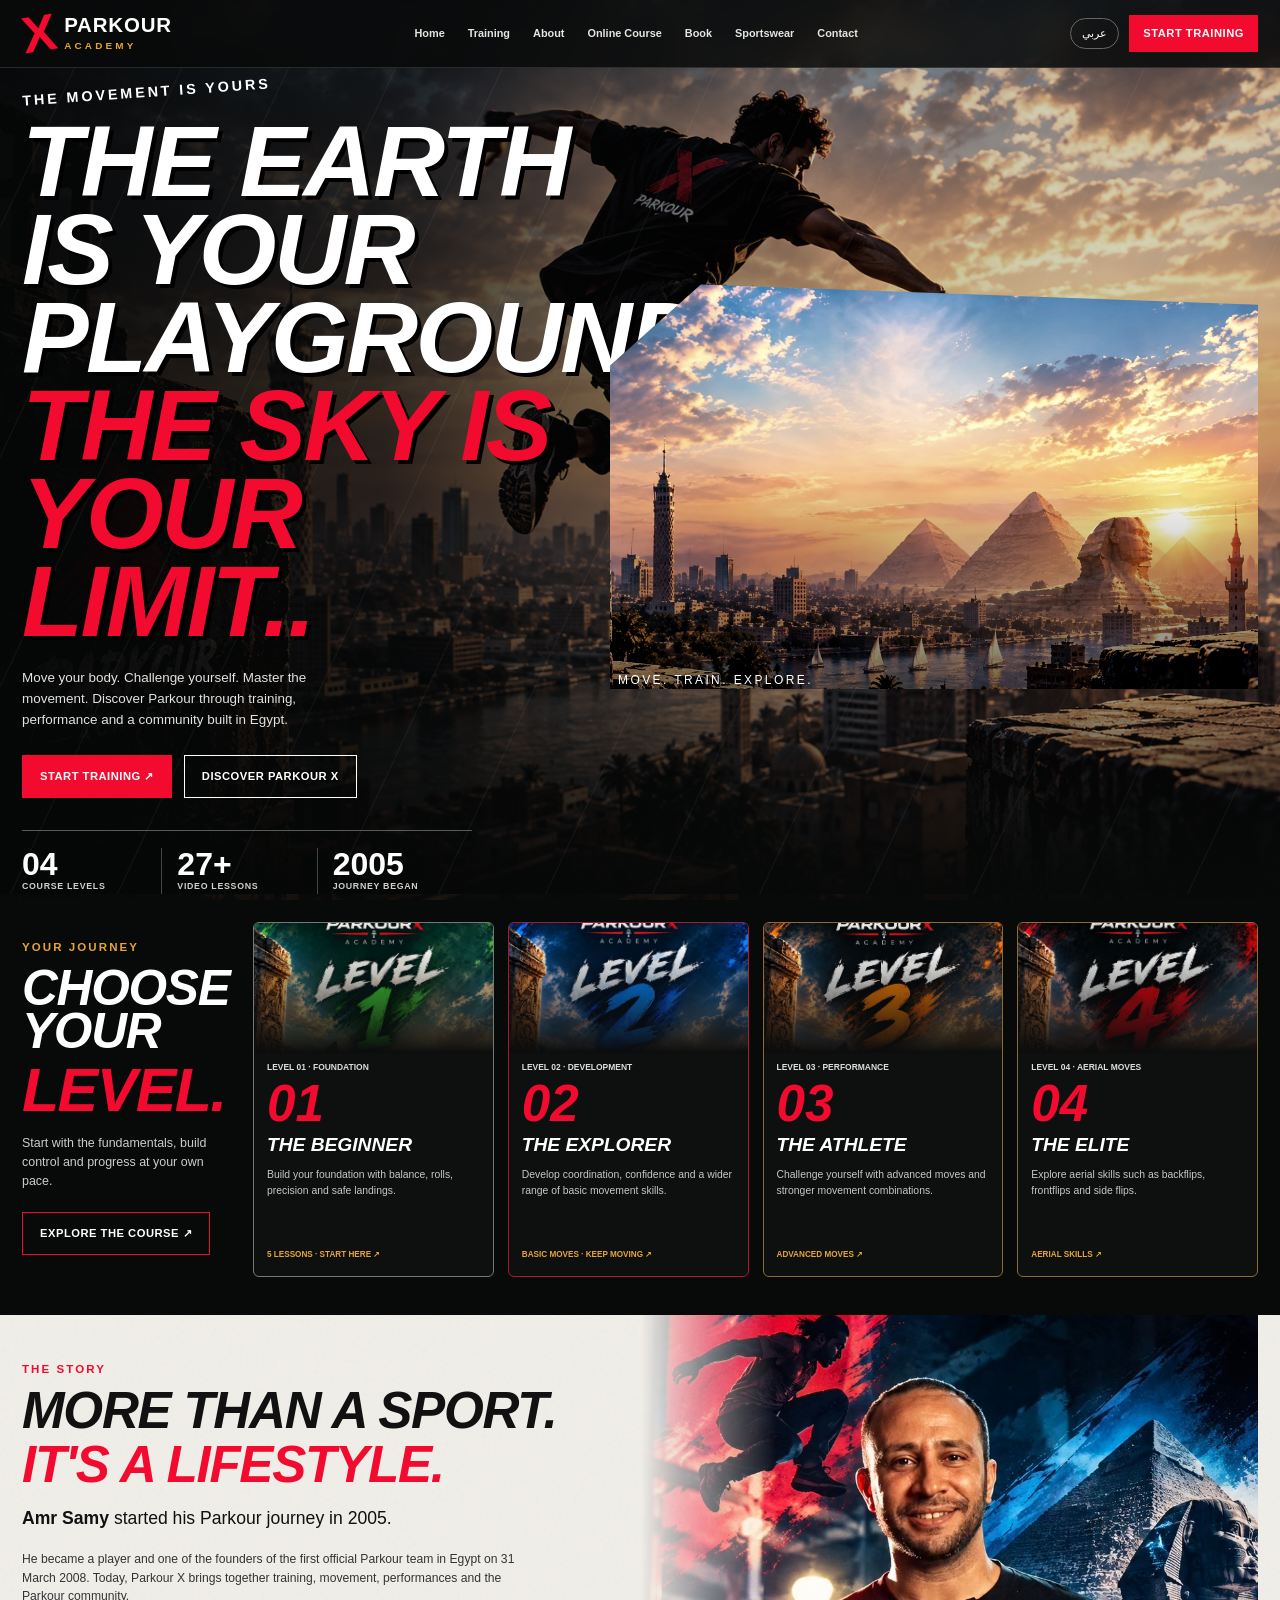
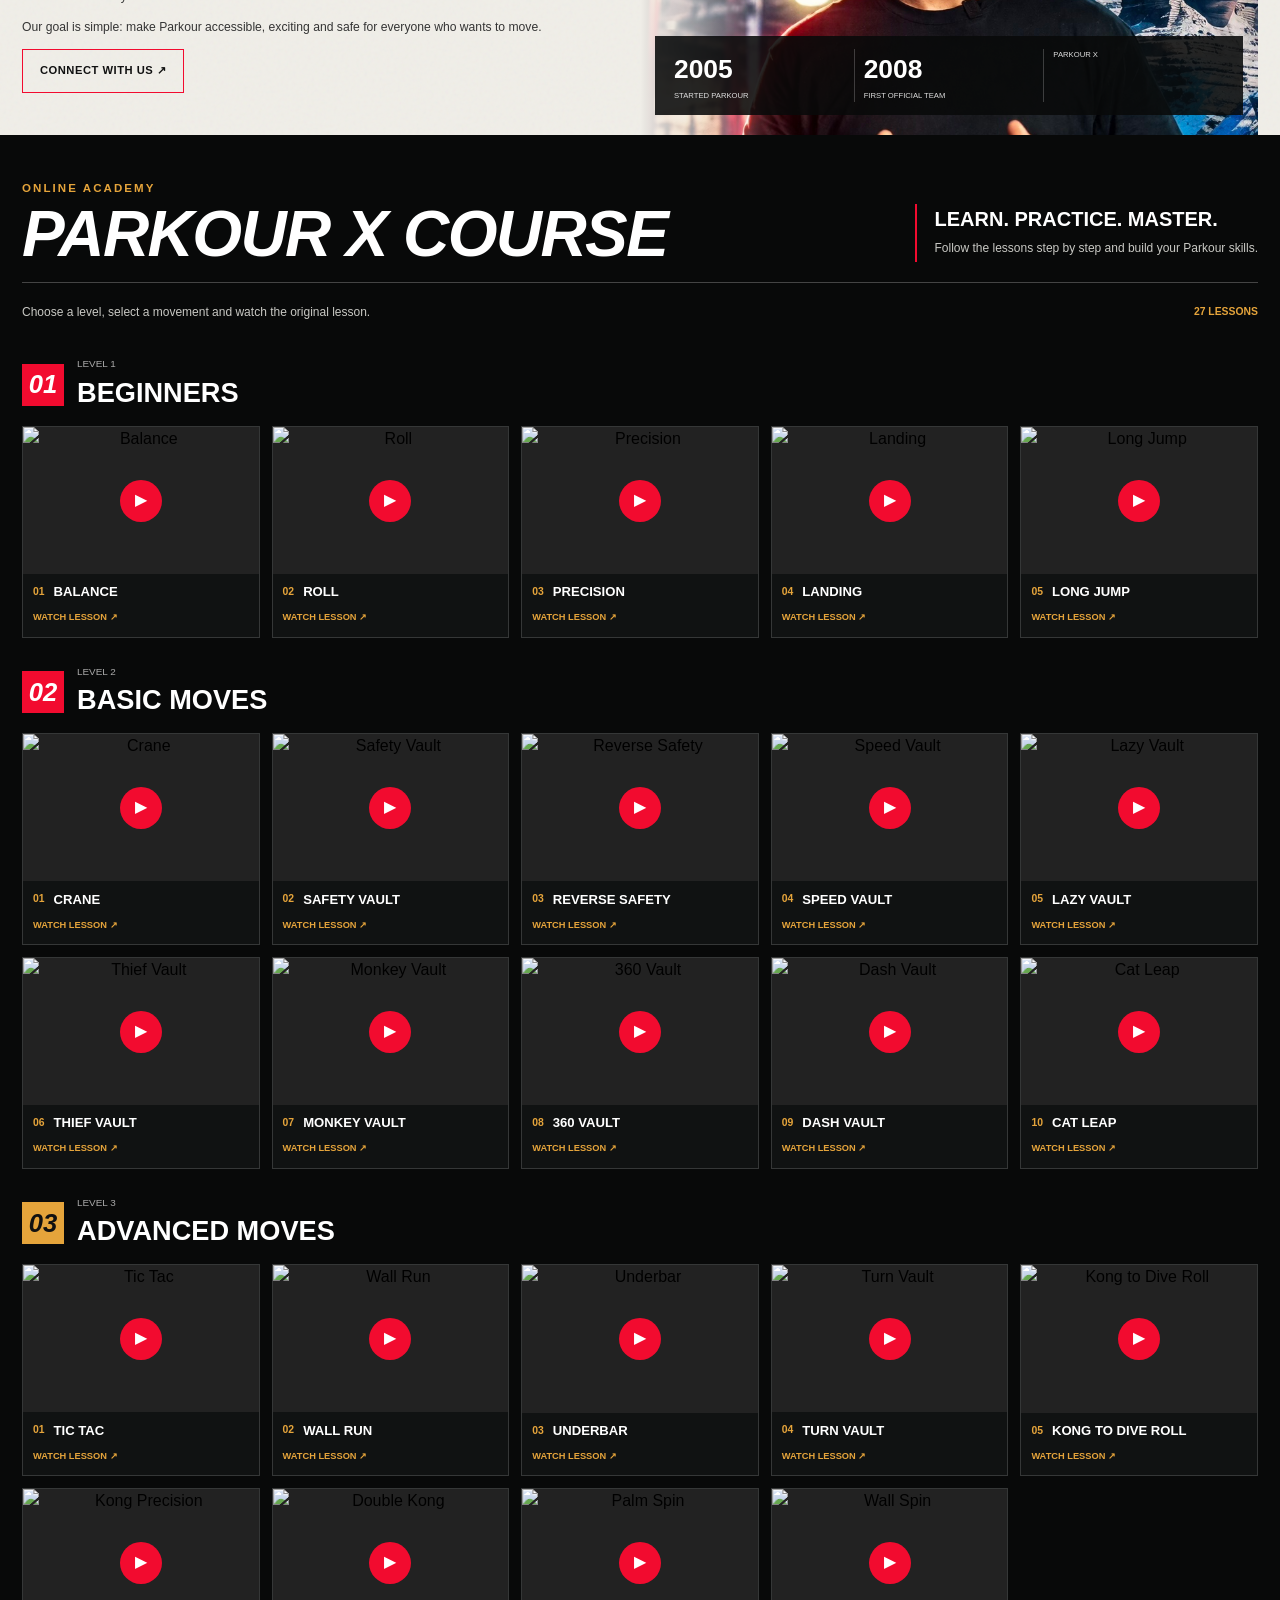
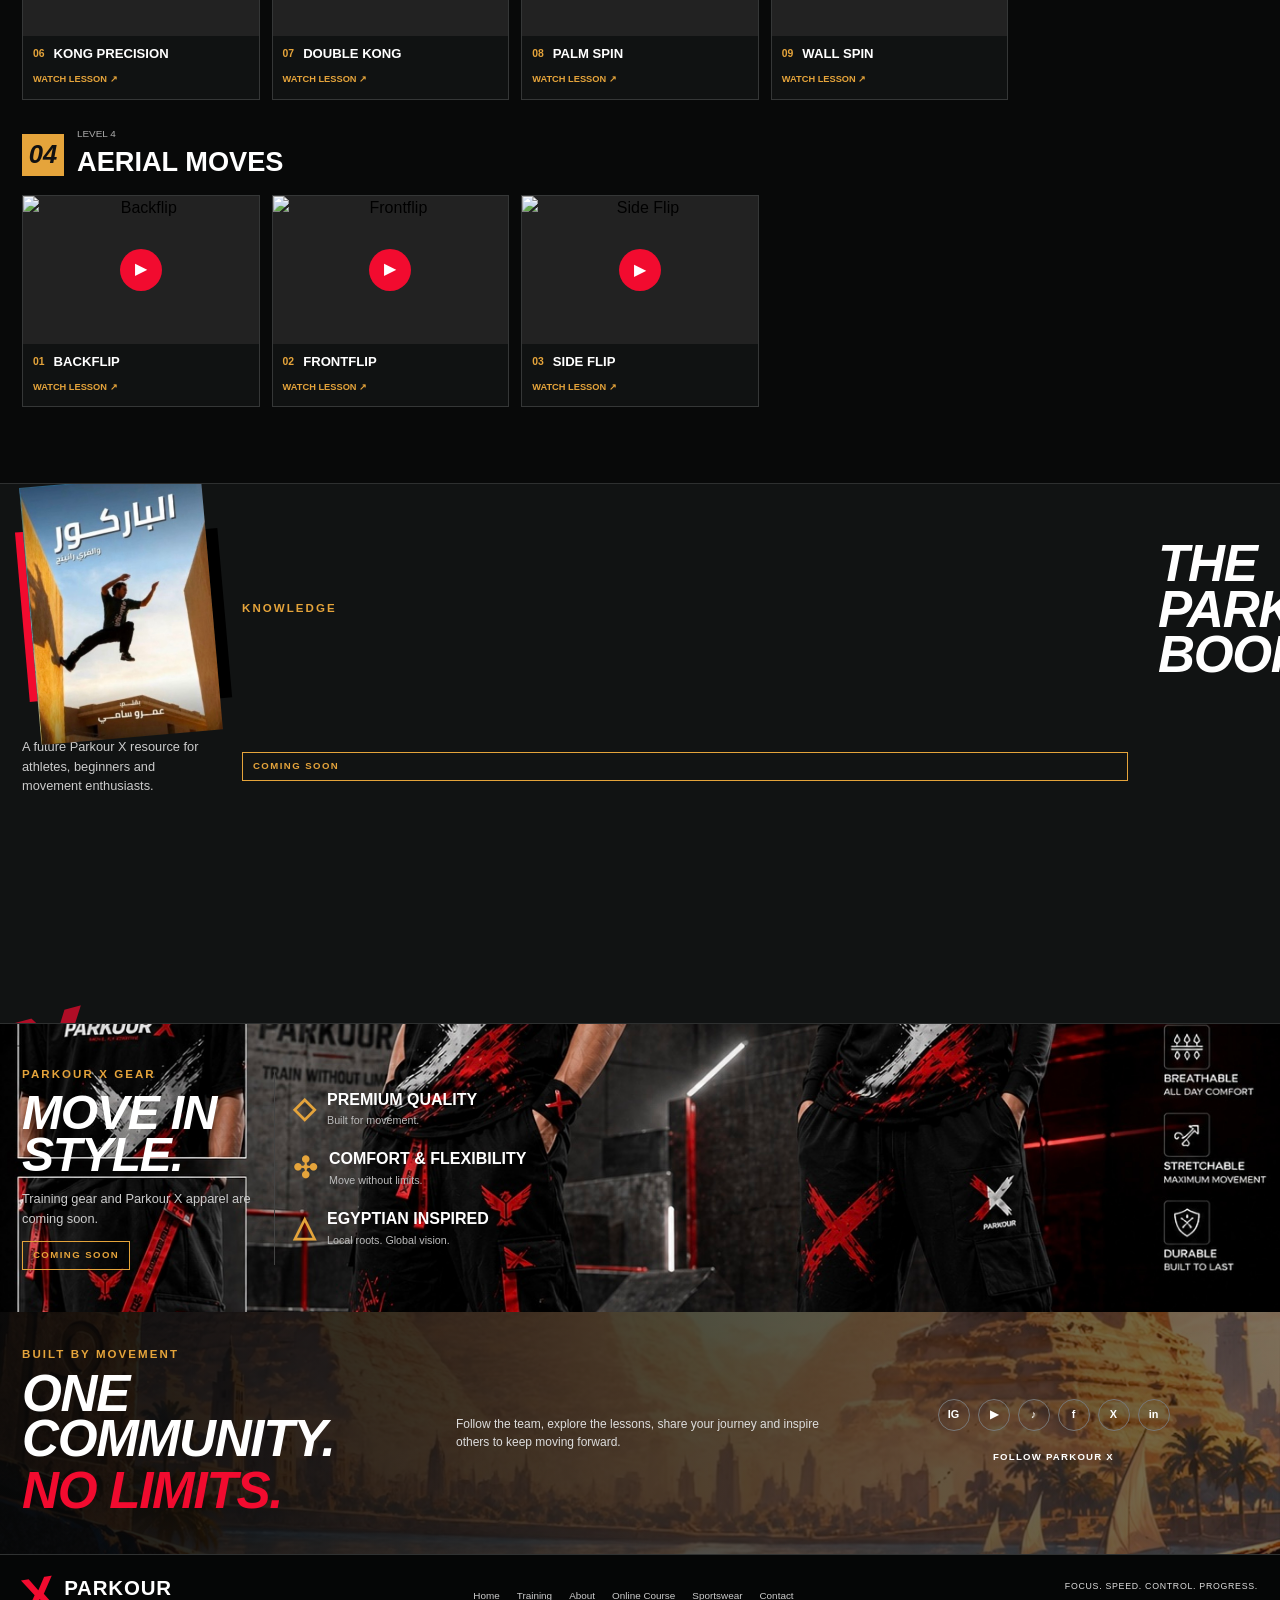
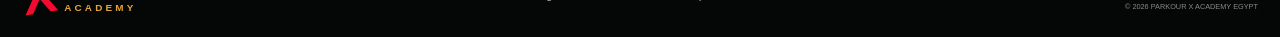
==== index.html @ cdd1dc4b "Update index.html" ====
<!doctype html>
<html lang="en" dir="ltr">
<head>
  <meta charset="utf-8">
  <meta name="viewport" content="width=device-width, initial-scale=1">
  <meta name="theme-color" content="#080909">
  <meta name="description" content="Parkour X Academy  — parkour training, free online lessons, sportswear and community.">
  <title>Parkour X Academy | Train Beyond Your Limits</title>

  <meta property="og:type" content="website">
<meta property="og:title" content="Parkour X Academy">
<meta property="og:description" content="Learn parkour step by step with free courses and tutorials.">
<meta property="og:url" content="https://parkourxacademy.github.io/parkourxacademy/">
<meta property="og:image" content="https://parkourxacademy.github.io/parkourxacademy/images/Logo.PNG">
<meta property="og:image:alt" content="Parkour X Academy">
<meta property="og:image:type" content="image/png">
<meta name="twitter:card" content="summary_large_image">

  <link rel="stylesheet" href="style.css">
</head>
<body>

<header class="site-header">
  <div class="header-inner wrap">
    <a class="brand" href="#home" aria-label="Parkour X Academy home">
      <span class="brand-x">X</span>
      <span class="brand-words">PARKOUR<small>ACADEMY</small></span>
    </a>

    <button class="menu-toggle" id="menuToggle" aria-label="Open navigation" aria-expanded="false">☰</button>

    <nav class="main-nav" id="mainNav">
      <a href="#home" data-en="Home" data-ar="الرئيسية">Home</a>
      <a href="#training" data-en="Training" data-ar="التدريب">Training</a>
      <a href="#about" data-en="About" data-ar="عن الأكاديمية">About</a>
      <a href="#course" data-en="Online Course" data-ar="الكورس أونلاين">Online Course</a>
      <a href="#book" data-en="Book" data-ar="الكتاب">Book</a>
      <a href="#sportswear" data-en="Sportswear" data-ar="الملابس الرياضية">Sportswear</a>
      <a href="#contact" data-en="Contact" data-ar="تواصل معنا">Contact</a>
    </nav>

    <div class="header-actions">
      <button class="language-toggle" id="languageToggle" type="button">عربي</button>
      <a class="btn btn-red header-cta" href="#course" data-en="Start Training" data-ar="ابدأ التدريب">Start Training</a>
    </div>
  </div>
</header>

<main>
  <!-- HERO -->
  <section class="hero" id="home">
    <div class="hero-image"></div>
    <div class="hero-shade"></div>
    <div class="hero-scratch"></div>

    <div class="wrap hero-layout">
      <div class="hero-copy">
        <div class="hero-eyebrow" data-en="THE MOVEMENT IS YOURS" data-ar="الحركة ملكك">
          PARKOUR X
        </div>

        <h1 class="display">
          <span data-en="THE EARTH IS YOUR PLAYGROUND" data-ar="الأرض ملعبك">THE EARTH IS YOUR PLAYGROUND</span>
          <strong data-en="THE SKY IS YOUR LIMIT.." data-ar="والسماء حدودك.">THE SKY IS YOUR LIMIT.</strong>
        </h1>

        <p
          data-en="Move your body. Challenge yourself. Master the movement. Discover Parkour through training, performance and a community built in Egypt."
          data-ar="حرّك جسمك، تحدَّ نفسك، وأتقن فن الحركة. اكتشف الباركور من خلال التدريب والعروض ومجتمع بدأ في مصر.">
          Move your body. Challenge yourself. Master the movement. Discover Parkour through training, performance and a community built in Egypt.
        </p>

        <div class="hero-actions">
          <a class="btn btn-red" href="#course" data-en="START TRAINING ↗" data-ar="ابدأ التدريب ↗">START TRAINING ↗</a>
          <a class="btn btn-outline" href="#about" data-en="DISCOVER PARKOUR X" data-ar="اكتشف PARKOUR X">DISCOVER PARKOUR X</a>
        </div>

        <div class="hero-stats">
          <div>
            <b>04</b>
            <span data-en="COURSE LEVELS" data-ar="مستويات الكورس">COURSE LEVELS</span>
          </div>
          <div>
            <b id="videoCount">27+</b>
            <span data-en="VIDEO LESSONS" data-ar="دروس فيديو">VIDEO LESSONS</span>
          </div>
          <div>
            <b>2005</b>
            <span data-en="JOURNEY BEGAN" data-ar="بداية الرحلة">JOURNEY BEGAN</span>
          </div>
        </div>
      </div>

      <div class="hero-art">
        <div class="athlete-photo"></div>
        <div class="hero-caption" data-en="MOVE. TRAIN. EXPLORE." data-ar="اتحرك. اتدرب. استكشف.">
          MOVE. TRAIN. EXPLORE.
        </div>
      </div>
    </div>
  </section>

  <!-- TRAINING LEVELS -->
  <section class="levels-section" id="training">
    <div class="wrap levels-layout">
      <div class="section-intro">
        <span class="eyebrow gold" data-en="YOUR JOURNEY" data-ar="رحلتك">YOUR JOURNEY</span>
        <h2 class="display" data-en="CHOOSE YOUR" data-ar="اختر">CHOOSE YOUR</h2>
        <h2 class="display red" data-en="LEVEL." data-ar="مستواك.">LEVEL.</h2>

        <p data-en="Start with the fundamentals, build control and progress at your own pace."
           data-ar="ابدأ بالأساسيات، وابنِ التحكم، وتقدم بالسرعة المناسبة لك.">
          Start with the fundamentals, build control and progress at your own pace.
        </p>

        <a class="btn btn-outline-red" href="#course" data-en="EXPLORE THE COURSE ↗" data-ar="استكشف الكورس ↗">
          EXPLORE THE COURSE ↗
        </a>
      </div>

      <div class="level-cards">
        <a class="level-card" href="#course">
          <div class="level-img img-one"></div>
          <div class="level-info">
            <span class="level-tag">LEVEL 01 · FOUNDATION</span>
            <b class="level-number">01</b>
            <h3 data-en="THE BEGINNER" data-ar="المبتدئ">THE BEGINNER</h3>
            <p data-en="Build your foundation with balance, rolls, precision and safe landings."
               data-ar="ابنِ أساسك بالتوازن والدحرجة والدقة والهبوط الآمن.">
              Build your foundation with balance, rolls, precision and safe landings.
            </p>
            <span class="card-link" data-en="5 LESSONS · START HERE ↗" data-ar="٥ دروس · ابدأ هنا ↗">5 LESSONS · START HERE ↗</span>
          </div>
        </a>

        <a class="level-card red-edge" href="#course">
          <div class="level-img img-two"></div>
          <div class="level-info">
            <span class="level-tag">LEVEL 02 · DEVELOPMENT</span>
            <b class="level-number">02</b>
            <h3 data-en="THE EXPLORER" data-ar="المستكشف">THE EXPLORER</h3>
            <p data-en="Develop coordination, confidence and a wider range of basic movement skills."
               data-ar="طوّر التناسق والثقة ومجموعة أوسع من مهارات الحركة الأساسية.">
              Develop coordination, confidence and a wider range of basic movement skills.
            </p>
            <span class="card-link" data-en="BASIC MOVES · KEEP MOVING ↗" data-ar="حركات أساسية · استمر ↗">BASIC MOVES · KEEP MOVING ↗</span>
          </div>
        </a>

        <a class="level-card gold-edge" href="#course">
          <div class="level-img img-three"></div>
          <div class="level-info">
            <span class="level-tag">LEVEL 03 · PERFORMANCE</span>
            <b class="level-number gold-text">03</b>
            <h3 data-en="THE ATHLETE" data-ar="الرياضي">THE ATHLETE</h3>
            <p data-en="Challenge yourself with advanced moves and stronger movement combinations."
               data-ar="اختبر نفسك بحركات متقدمة وتركيبات حركة أقوى.">
              Challenge yourself with advanced moves and stronger movement combinations.
            </p>
            <span class="card-link" data-en="ADVANCED MOVES ↗" data-ar="حركات متقدمة ↗">ADVANCED MOVES ↗</span>
          </div>
        </a>

        <a class="level-card gold-edge" href="#course">
          <div class="level-img img-four"></div>
          <div class="level-info">
            <span class="level-tag">LEVEL 04 · AERIAL MOVES</span>
            <b class="level-number gold-text">04</b>
            <h3 data-en="THE ELITE" data-ar="النخبة">THE ELITE</h3>
            <p data-en="Explore aerial skills such as backflips, frontflips and side flips."
               data-ar="استكشف المهارات الهوائية مثل الباك فليب والفرونت فليب والسيد فليب.">
              Explore aerial skills such as backflips, frontflips and side flips.
            </p>
            <span class="card-link" data-en="AERIAL SKILLS ↗" data-ar="مهارات هوائية ↗">AERIAL SKILLS ↗</span>
          </div>
        </a>
      </div>
    </div>
  </section>

  <!-- ABOUT -->
  <section class="story-paper" id="about">
    <div class="wrap story-layout">
      <div class="story-copy">
        <span class="eyebrow red-text" data-en="THE STORY" data-ar="القصة">THE STORY</span>
        <h2 class="display" data-en="MORE THAN A SPORT." data-ar="أكثر من مجرد رياضة.">MORE THAN A SPORT.</h2>
        <h2 class="display red-text" data-en="IT'S A LIFESTYLE." data-ar="إنها أسلوب حياة.">IT'S A LIFESTYLE.</h2>

        <p class="story-lead">
          <strong>Amr Samy</strong>
          <span data-en="started his Parkour journey in 2005." data-ar="بدأ رحلته مع رياضة الباركور سنة 2005.">
            started his Parkour journey in 2005.
          </span>
        </p>

        <p data-en="He became a player and one of the founders of the first official Parkour team in Egypt on 31 March 2008. Today, Parkour X brings together training, movement, performances and the Parkour community."
           data-ar="أصبح لاعبًا وأحد مؤسسي أول فريق باركور رسمي في مصر بتاريخ 31 مارس 2008. واليوم تجمع Parkour X بين التدريب والحركة والعروض ومجتمع الباركور.">
          He became a player and one of the founders of the first official Parkour team in Egypt on 31 March 2008. Today, Parkour X brings together training, movement, performances and the Parkour community.
        </p>

        <p data-en="Our goal is simple: make Parkour accessible, exciting and safe for everyone who wants to move."
           data-ar="هدفنا بسيط: جعل رياضة الباركور متاحة وممتعة وآمنة لكل شخص يريد الحركة والتطور.">
          Our goal is simple: make Parkour accessible, exciting and safe for everyone who wants to move.
        </p>

        <a class="btn btn-outline-red" href="#contact" data-en="CONNECT WITH US ↗" data-ar="تواصل معنا ↗">CONNECT WITH US ↗</a>
      </div>

      <div class="story-visual">
        <div class="story-photo"></div>
        <div class="story-stats">
          <div><b>2005</b><span data-en="STARTED PARKOUR" data-ar="بداية الباركور">STARTED PARKOUR</span></div>
          <div><b>2008</b><span data-en="FIRST OFFICIAL TEAM" data-ar="أول فريق رسمي">FIRST OFFICIAL TEAM</span></div>
          <div><b></b><span data-en="PARKOUR X" data-ar="PARKOUR X">PARKOUR X</span></div>
        </div>
      </div>
    </div>
  </section>

  <!-- ONLINE COURSE -->
  <section class="course-section" id="course">
    <div class="wrap">
      <div class="course-heading">
        <div>
          <span class="eyebrow gold" data-en="ONLINE ACADEMY" data-ar="الأكاديمية أونلاين">ONLINE ACADEMY</span>
          <h2 class="display" data-en="PARKOUR X COURSE" data-ar="كورس PARKOUR X">PARKOUR X COURSE</h2>
        </div>
        <div class="course-heading-note">
          <b data-en="LEARN. PRACTICE. MASTER." data-ar="اتعلم. اتدرب. أتقن.">LEARN. PRACTICE. MASTER.</b>
          <p data-en="Follow the lessons step by step and build your Parkour skills."
             data-ar="اتبع الدروس خطوة بخطوة وابنِ مهاراتك في الباركور.">
            Follow the lessons step by step and build your Parkour skills.
          </p>
        </div>
      </div>

      <div class="course-toolbar">
        <p data-en="Choose a level, select a movement and watch the original lesson."
           data-ar="اختر المستوى والحركة وشاهد الدرس الأصلي.">
          Choose a level, select a movement and watch the original lesson.
        </p>
        <span id="lessonTotal">27 lessons</span>
      </div>

      <div id="lessonsContainer" class="lessons-container">
        <p class="loading">Loading course lessons…</p>
      </div>
    </div>
  </section>

  <!-- BOOK -->
  <section class="coming-section" id="book">
    <div class="wrap coming-grid">
   <div class="book-graphic">
  <img src="./images/parkourx-design.jpg"
       alt="Parkour X Academy Book">
</div>

        <span class="eyebrow gold" data-en="KNOWLEDGE" data-ar="المعرفة">KNOWLEDGE</span>
        <h2 class="display" data-en="THE PARKOUR BOOK" data-ar="كتاب الباركور">THE PARKOUR BOOK</h2>
        <p data-en="A future Parkour X resource for athletes, beginners and movement enthusiasts."
           data-ar="مصدر تعليمي قادم من Parkour X للاعبين والمبتدئين وكل محبي الحركة.">
          A future Parkour X resource for athletes, beginners and movement enthusiasts.
        </p>
        <span class="coming-soon" data-en="COMING SOON" data-ar="قريبًا">COMING SOON</span>
      </div>

      <div class="coming-stamp">X</div>
    </div>
  </section>

  <!-- SPORTSWEAR -->
  <section class="sportswear-section" id="sportswear">
    <div class="wrap sportswear-layout">
      <div>
        <span class="eyebrow gold" data-en="PARKOUR X GEAR" data-ar="معدات PARKOUR X">PARKOUR X GEAR</span>
        <h2 class="display" data-en="MOVE IN STYLE." data-ar="تحرك بأناقة.">MOVE IN STYLE.</h2>
        <p data-en="Training gear and Parkour X apparel are coming soon."
           data-ar="ملابس ومعدات تدريب Parkour X قريبًا.">
          Training gear and Parkour X apparel are coming soon.
        </p>
        <span class="coming-soon" data-en="COMING SOON" data-ar="قريبًا">COMING SOON</span>
      </div>
    
      <div class="gear-benefits">
        <div>
          <b>◇</b>
          <span>
            <strong data-en="PREMIUM QUALITY" data-ar="جودة مميزة">PREMIUM QUALITY</strong>
            <small data-en="Built for movement." data-ar="مصممة للحركة.">Built for movement.</small>
          </span>
        </div>
        <div>
          <b>✣</b>
          <span>
            <strong data-en="COMFORT & FLEXIBILITY" data-ar="راحة ومرونة">COMFORT & FLEXIBILITY</strong>
            <small data-en="Move without limits." data-ar="تحرك بلا حدود.">Move without limits.</small>
          </span>
        </div>
        <div>
          <b>△</b>
          <span>
            <strong data-en="EGYPTIAN INSPIRED" data-ar="بروح مصرية">EGYPTIAN INSPIRED</strong>
            <small data-en="Local roots. Global vision." data-ar="جذور محلية ورؤية عالمية.">Local roots. Global vision.</small>
          </span>
        </div>
      </div>
    </div>
  </section>

  <!-- COMMUNITY & CONTACT -->
  <section class="community-section" id="contact">
    <div class="community-backdrop"></div>

    <div class="wrap community-layout">
      <div>
        <span class="eyebrow gold" data-en="BUILT BY MOVEMENT" data-ar="صنعنا الحركة">BUILT BY MOVEMENT</span>
        <h2 class="display" data-en="ONE COMMUNITY." data-ar="مجتمع واحد.">ONE COMMUNITY.</h2>
        <h2 class="display red" data-en="NO LIMITS." data-ar="بلا حدود.">NO LIMITS.</h2>
      </div>

      <p data-en="Follow the team, explore the lessons, share your journey and inspire others to keep moving forward."
         data-ar="تابع الفريق، واستكشف الدروس، وشارك رحلتك، وألهم الآخرين للاستمرار والتقدم.">
        Follow the team, explore the lessons, share your journey and inspire others to keep moving forward.
      </p>

      <div class="social-area">
        <div class="social-links">
          <a href="https://www.instagram.com/parkourxacademy/" target="_blank" rel="noopener">IG</a>
          <a href="https://www.youtube.com/@parkourxacademy" target="_blank" rel="noopener">▶</a>
          <a href="https://www.tiktok.com/@parkourxacademy" target="_blank" rel="noopener">♪</a>
          <a href="https://www.facebook.com/parkourxacademy" target="_blank" rel="noopener">f</a>
          <a href="https://x.com/parkourxacademy" target="_blank" rel="noopener">X</a>
          <a href="https://www.linkedin.com/company/parkourxacademy/" target="_blank" rel="noopener">in</a>
        </div>
        <span data-en="FOLLOW PARKOUR X" data-ar="تابع PARKOUR X">FOLLOW PARKOUR X</span>
      </div>
    </div>
  </section>
</main>

<!-- FOOTER -->
<footer class="site-footer">
  <div class="wrap footer-inner">
    <a class="brand" href="#home">
      <span class="brand-x">X</span>
      <span class="brand-words">PARKOUR<small>ACADEMY</small></span>
    </a>

    <nav>
      <a href="#home" data-en="Home" data-ar="الرئيسية">Home</a>
      <a href="#training" data-en="Training" data-ar="التدريب">Training</a>
      <a href="#about" data-en="About" data-ar="عن الأكاديمية">About</a>
      <a href="#course" data-en="Online Course" data-ar="الكورس">Online Course</a>
      <a href="#sportswear" data-en="Sportswear" data-ar="الملابس">Sportswear</a>
      <a href="#contact" data-en="Contact" data-ar="تواصل">Contact</a>
    </nav>

    <div class="footer-tagline">
      FOCUS. SPEED. CONTROL. PROGRESS.
      <small>© <span id="year"></span> PARKOUR X ACADEMY EGYPT</small>
    </div>
  </div>
</footer>

<!-- VIDEO POPUP -->
<div class="video-modal" id="videoModal" aria-hidden="true" role="dialog" aria-modal="true" aria-label="Training video">
  <div class="modal-panel">
    <button class="modal-close" id="videoClose" aria-label="Close video">×</button>
    <div class="modal-title" id="videoModalTitle">Parkour X lesson</div>

    <div class="video-frame">
      <iframe id="videoFrame" src="" title="Parkour X Training Video"
        allow="accelerometer; autoplay; clipboard-write; encrypted-media; gyroscope; picture-in-picture; web-share"
        allowfullscreen></iframe>
    </div>

    <a id="watchOnYoutube" class="youtube-link" href="#" target="_blank" rel="noopener">
      Open on YouTube ↗
    </a>
  </div>
</div>

<script src="script.js"></script>
</body>
</html>
---- style.css ----
* {
  box-sizing: border-box;
}

:root {
  --red: #f20b2f;
  --gold: #e5a43b;
  --ink: #080909;
  --panel: #111313;
  --paper: #f0eee8;
  --muted: #bdbdb7;
  --line: #3b3c3c;
  --max: 1440px;
}

html {
  scroll-behavior: smooth;
  scroll-padding-top: 80px;
}

body {
  margin: 0;
  background: var(--ink);
  color: #fff;
  font-family: Inter, Arial, sans-serif;
  line-height: 1.55;
}

a {
  color: inherit;
  text-decoration: none;
}

button {
  font: inherit;
  cursor: pointer;
}

.wrap {
  width: min(100% - 44px, var(--max));
  margin-inline: auto;
}

.display {
  font-family: "Barlow Condensed", Impact, sans-serif;
  font-weight: 900;
  font-style: italic;
  text-transform: uppercase;
  line-height: .88;
  letter-spacing: -.025em;
}

.red,
.red-text {
  color: var(--red);
}

.gold,
.gold-text {
  color: var(--gold);
}

.eyebrow {
  display: block;
  font-size: .72rem;
  font-weight: 800;
  letter-spacing: .18em;
  text-transform: uppercase;
}

.btn {
  display: inline-flex;
  align-items: center;
  justify-content: center;
  gap: 8px;
  padding: 12px 17px;
  border: 1px solid #fff;
  background: transparent;
  color: #fff;
  font-size: .7rem;
  font-weight: 800;
  letter-spacing: .045em;
  text-transform: uppercase;
  transition: .2s;
}

.btn:hover {
  background: #fff;
  color: #111;
}

.btn-red {
  background: var(--red);
  border-color: var(--red);
}

.btn-outline-red {
  border-color: var(--red);
  color: inherit;
}

/* HEADER */

.site-header {
  height: 68px;
  position: absolute;
  inset: 0 0 auto;
  z-index: 20;
  background: #090a0ad9;
  backdrop-filter: blur(12px);
  border-bottom: 1px solid #ffffff20;
}

.header-inner {
  height: 100%;
  display: flex;
  align-items: center;
  justify-content: space-between;
  gap: 20px;
}

.brand {
  display: flex;
  align-items: center;
  gap: 8px;
  min-width: 180px;
}

.brand-x {
  font-family: "Barlow Condensed", sans-serif;
  color: var(--red);
  font-size: 3.2rem;
  font-weight: 900;
  line-height: .7;
  transform: rotate(-9deg);
}

.brand-words {
  font-family: "Barlow Condensed", sans-serif;
  font-size: 1.28rem;
  font-weight: 900;
  line-height: .8;
  letter-spacing: .04em;
}

.brand-words small {
  display: block;
  color: var(--gold);
  font-size: .62rem;
  letter-spacing: .32em;
  margin-top: 8px;
}

.main-nav {
  display: flex;
  align-items: center;
  gap: clamp(10px, 1.8vw, 26px);
}

.main-nav a {
  font-size: .68rem;
  font-weight: 700;
  color: #e5e5e2;
  white-space: nowrap;
}

.main-nav a:hover {
  color: var(--red);
}

.header-actions {
  display: flex;
  align-items: center;
  gap: 10px;
}

.language-toggle {
  border: 1px solid #666;
  border-radius: 25px;
  background: transparent;
  color: white;
  padding: 6px 11px;
  font-size: .68rem;
}

.header-cta {
  padding: 9px 13px;
}

.menu-toggle {
  display: none;
  border: 1px solid #555;
  background: transparent;
  color: white;
  padding: 7px 10px;
}

/* HERO */

.hero {
  min-height: 640px;
  position: relative;
  overflow: hidden;
  display: flex;
  align-items: center;
  background: #151819;
}

.hero-image {
  position: absolute;
  inset: 0;
  background-image: url("images/hero-bg.png");
  background-position: center;
  background-size: cover;
  filter: saturate(.7);
}

.hero-shade {
  position: absolute;
  inset: 0;
  background:
    linear-gradient(
      90deg,
      #050606f5 0%,
      #050606c9 30%,
      #05060632 68%,
      #05060625
    ),
    linear-gradient(0deg, #080909 0%, transparent 30%);
}

.hero-scratch {
  position: absolute;
  inset: 0;
  opacity: .18;
  background: repeating-linear-gradient(
    115deg,
    transparent 0 95px,
    #fff3 96px 97px
  );
}

.hero-layout {
  position: relative;
  z-index: 1;
  display: grid;
  grid-template-columns: .9fr 1.1fr;
  gap: 28px;
  align-items: center;
  padding-top: 80px;
}

.hero-copy {
  max-width: 560px;
}

.hero-eyebrow {
  font-family: "Barlow Condensed", sans-serif;
  font-weight: 800;
  letter-spacing: .2em;
  font-size: .9rem;
  transform: rotate(-4deg);
  display: inline-block;
  margin-bottom: 15px;
}

.hero h1 {
  font-size: clamp(4rem, 7.8vw, 7.8rem);
  margin: 0 0 23px;
  text-shadow: 4px 4px 0 #000;
}

.hero h1 span,
.hero h1 strong {
  display: block;
}

.hero h1 strong {
  color: var(--red);
}

.hero-copy > p {
  max-width: 340px;
  font-size: .84rem;
  color: #e2e2de;
}

.hero-actions {
  display: flex;
  gap: 12px;
  flex-wrap: wrap;
  margin: 24px 0 32px;
}

.hero-stats {
  display: flex;
  border-top: 1px solid #ffffff55;
  padding-top: 17px;
  max-width: 450px;
}

.hero-stats > div {
  flex: 1;
  padding: 0 15px;
  border-right: 1px solid #ffffff40;
}

.hero-stats > div:first-child {
  padding-left: 0;
}

.hero-stats > div:last-child {
  border: 0;
}

.hero-stats b {
  display: block;
  font-family: "Barlow Condensed", sans-serif;
  font-size: 2rem;
  line-height: 1;
}

.hero-stats span {
  display: block;
  color: #d0d0cc;
  font-size: .55rem;
  letter-spacing: .08em;
  font-weight: 700;
}

.hero-art {
  position: relative;
  min-height: 405px;
}

.athlete-photo {
  position: absolute;
  inset: 0;
  background:
    linear-gradient(0deg, #0008, transparent 55%),
    url("images/hero-athlete.jpg") center / cover no-repeat;
  clip-path: polygon(
    14% 0,
    100% 5%,
    100% 100%,
    0 100%,
    0 20%
  );
  filter: contrast(1.1) saturate(.75);
}

.egypt-badge {
  position: absolute;
  right: 0;
  bottom: 25px;
  border: 2px solid var(--gold);
  padding: 13px 14px;
  color: var(--gold);
  background: #080909c9;
  transform: rotate(-7deg);
  font-family: "Barlow Condensed", sans-serif;
  font-size: 1.22rem;
  line-height: 1.03;
  text-align: center;
}

.egypt-badge span,
.egypt-badge i {
  display: block;
  font-style: normal;
  font-size: 1.7rem;
}

.egypt-badge i {
  color: var(--red);
  font-size: 2rem;
  font-weight: 900;
}

.hero-caption {
  position: absolute;
  bottom: 0;
  left: 8px;
  font-family: "Barlow Condensed", sans-serif;
  font-size: .75rem;
  letter-spacing: .2em;
}

/* TRAINING LEVELS */

.levels-section {
  padding: 28px 0 38px;
  background:
    linear-gradient(#080909e8, #080909ed),
    url("images/hero-bg.png") center / cover fixed;
}

.levels-layout {
  display: grid;
  grid-template-columns: 205px 1fr;
  gap: 26px;
  align-items: stretch;
}

.section-intro {
  padding: 17px 0;
}

.section-intro h2 {
  font-size: 3.1rem;
  margin: 10px 0 0;
}

.section-intro h2.red {
  font-size: 3.8rem;
}

.section-intro p {
  font-size: .78rem;
  color: #ccc;
  margin: 16px 0 20px;
}

.level-cards {
  display: grid;
  grid-template-columns: repeat(4, minmax(0, 1fr));
  gap: 14px;
}

.level-card {
  border: 1px solid #777;
  border-radius: 6px;
  overflow: hidden;
  background: #0e1010;
  transition: transform .2s, border-color .2s;
}

.level-card:hover {
  transform: translateY(-4px);
  border-color: var(--red);
}

.level-card.red-edge {
  border-color: #a91a31;
}

.level-card.gold-edge {
  border-color: #8d6b38;
}

.level-img {
  height: 130px;
  background-size: cover;
  background-position: center;
  position: relative;
}

.level-img:after {
  content: "";
  position: absolute;
  inset: 0;
  background: linear-gradient(0deg, #0b0c0c, transparent 80%);
}

.img-one {
  background-image: url("images/level-01.jpg");
}

.img-two {
  background-image: url("images/level-02.jpg");
}

.img-three {
  background-image: url("images/level-03.jpg");
}

.img-four {
  background-image: url("images/level-04.jpg");
}

.level-info {
  padding: 0 13px 14px;
}

.level-tag {
  font-size: .53rem;
  color: #ddd;
  font-weight: 700;
}

.level-number {
  display: block;
  font-family: "Barlow Condensed", sans-serif;
  color: var(--red);
  font-size: 3.2rem;
  font-style: italic;
  font-weight: 900;
  line-height: 1.03;
}

.level-info h3 {
  font-family: "Barlow Condensed", sans-serif;
  font-style: italic;
  font-size: 1.2rem;
  margin: 0 0 7px;
}

.level-info p {
  font-size: .65rem;
  color: #c7c7c3;
  min-height: 68px;
  margin: 0 0 14px;
}

.card-link {
  display: block;
  font-size: .51rem;
  font-weight: 800;
  color: var(--gold);
}

/* ABOUT */

.story-paper {
  position: relative;
  background: var(--paper);
  color: #111;
  overflow: hidden;
}

.story-paper:after {
  content: "";
  position: absolute;
  inset: 0;
  pointer-events: none;
  opacity: .12;
  background-image: url("data:image/svg+xml,%3Csvg viewBox='0 0 160 160' xmlns='http://www.w3.org/2000/svg'%3E%3Cfilter id='n'%3E%3CfeTurbulence type='fractalNoise' baseFrequency='.7' numOctaves='3' stitchTiles='stitch'/%3E%3C/filter%3E%3Crect width='100%25' height='100%25' filter='url(%23n)' opacity='.4'/%3E%3C/svg%3E");
}

.story-layout {
  position: relative;
  z-index: 1;
  display: grid;
  grid-template-columns: 1fr 1fr;
  min-height: 360px;
}

.story-copy {
  padding: 46px 35px 42px 0;
}

.story-copy h2 {
  font-size: clamp(2.5rem, 4vw, 4rem);
  margin: 9px 0;
}

.story-copy p {
  font-size: .76rem;
  max-width: 520px;
  color: #343434;
}

.story-copy .story-lead {
  font-size: 1.1rem;
  color: #111;
  margin-top: 18px;
}

.story-visual {
  position: relative;
  min-height: 350px;
  display: flex;
  align-items: stretch;
}

.story-photo {
  flex: 1;
  background:
    linear-gradient(90deg, var(--paper), transparent 22%),
    url("images/about-bg.jpg") center / cover;
}

.story-stats {
  position: absolute;
  bottom: 20px;
  left: 15px;
  right: 15px;
  display: flex;
  background: #090a0adf;
  color: white;
  padding: 13px 10px;
}

.story-stats div {
  flex: 1;
  padding: 0 9px;
  border-right: 1px solid #ffffff35;
}

.story-stats div:last-child {
  border: 0;
}

.story-stats b {
  font-family: "Barlow Condensed", sans-serif;
  font-size: 1.65rem;
  display: block;
}

.story-stats span {
  font-size: .48rem;
  color: #ddd;
  display: block;
}

.paint-x {
  position: absolute;
  right: 5px;
  top: 15px;
  color: var(--red);
  font-size: 6rem;
  font-weight: 900;
  font-family: "Barlow Condensed", sans-serif;
  transform: rotate(-13deg);
  opacity: .8;
}

/* COURSE */

.course-section {
  padding: 45px 0 50px;
  background: #0b0c0c url("images/hero-bg.png") center / cover fixed;
}

.course-heading {
  display: flex;
  align-items: end;
  justify-content: space-between;
  gap: 25px;
  border-bottom: 1px solid #444;
  padding-bottom: 20px;
}

.course-heading h2 {
  font-size: clamp(2.8rem, 5vw, 4.7rem);
  margin: 8px 0 0;
}

.course-heading-note {
  max-width: 350px;
  border-left: 2px solid var(--red);
  padding-left: 18px;
}

.course-heading-note b {
  font-family: "Barlow Condensed", sans-serif;
  font-size: 1.25rem;
}

.course-heading-note p,
.course-toolbar p {
  font-size: .75rem;
  color: #c9c9c4;
  margin: 4px 0;
}

.course-toolbar {
  display: flex;
  justify-content: space-between;
  align-items: center;
  gap: 15px;
  padding: 16px 0;
}

.course-toolbar span {
  font-size: .65rem;
  color: var(--gold);
  font-weight: 800;
  text-transform: uppercase;
}

.course-level {
  margin: 15px 0 26px;
}

.level-heading {
  display: flex;
  align-items: center;
  gap: 13px;
  margin-bottom: 12px;
}

.level-chip {
  display: grid;
  place-items: center;
  width: 42px;
  height: 42px;
  background: var(--red);
  font-family: "Barlow Condensed", sans-serif;
  font-size: 1.6rem;
  font-weight: 900;
  font-style: italic;
}

.course-level:nth-child(3) .level-chip,
.course-level:nth-child(4) .level-chip {
  background: var(--gold);
  color: #111;
}

.level-heading h3 {
  font-family: "Barlow Condensed", sans-serif;
  font-size: 1.7rem;
  text-transform: uppercase;
  margin: 0;
}

.level-heading span {
  font-size: .62rem;
  color: #aaa;
  display: block;
}

.lessons-grid {
  display: grid;
  grid-template-columns: repeat(5, minmax(0, 1fr));
  gap: 12px;
}

.lesson-card {
  background: #101212;
  border: 1px solid #353737;
  min-width: 0;
}

.lesson-thumb {
  width: 100%;
  border: 0;
  display: block;
  position: relative;
  aspect-ratio: 16 / 10;
  background: #222;
  overflow: hidden;
  padding: 0;
}

.lesson-thumb img {
  width: 100%;
  height: 100%;
  object-fit: cover;
  display: block;
  filter: saturate(.75);
  transition: transform .25s;
}

.lesson-thumb:hover img {
  transform: scale(1.06);
}

.play-icon {
  position: absolute;
  left: 50%;
  top: 50%;
  transform: translate(-50%, -50%);
  width: 42px;
  height: 42px;
  display: grid;
  place-items: center;
  border-radius: 50%;
  background: var(--red);
  color: #fff;
}

.lesson-name {
  display: flex;
  gap: 9px;
  align-items: center;
  padding: 10px;
}

.lesson-name span {
  color: var(--gold);
  font-size: .65rem;
  font-weight: 800;
}

.lesson-name strong {
  font-family: "Barlow Condensed", sans-serif;
  font-size: .82rem;
  text-transform: uppercase;
  line-height: 1.2;
}

.lesson-watch {
  display: block;
  padding: 0 10px 12px;
  color: var(--gold);
  font-size: .58rem;
  font-weight: 800;
}

.loading {
  color: #ccc;
}

/* BOOK */

.coming-section {
  padding: 40px 0;
  background: #111313;
  border-top: 1px solid #2e3030;
  border-bottom: 1px solid #2e3030;
  position: relative;
  overflow: hidden;
}

.coming-grid {
  display: grid;
  grid-template-columns: 190px 1fr 100px;
  align-items: center;
  gap: 30px;
}

.book-graphic {
  height: 170px;
  background: linear-gradient(135deg, #242525, #060707);
  border-left: 8px solid var(--red);
  box-shadow: 12px 13px 0 #000;
  transform: rotate(-5deg);
  display: flex;
  flex-direction: column;
  justify-content: center;
  align-items: center;
  color: var(--red);
  font-family: "Barlow Condensed", sans-serif;
  font-size: 5rem;
  font-weight: 900;
}

.book-graphic small {
  font-size: .7rem;
  letter-spacing: .15em;
  text-align: center;
  color: white;
}

.coming-grid h2,
.sportswear-layout h2 {
  font-size: clamp(2.5rem, 4vw, 4rem);
  margin: 8px 0;
}

.coming-grid p,
.sportswear-layout p {
  color: #ccc;
  font-size: .8rem;
  max-width: 500px;
}

.coming-soon {
  display: inline-block;
  border: 1px solid var(--gold);
  padding: 6px 10px;
  color: var(--gold);
  font-size: .6rem;
  font-weight: 800;
  letter-spacing: .15em;
}

.coming-stamp {
  font-family: "Barlow Condensed", sans-serif;
  color: var(--red);
  font-size: 7rem;
  font-weight: 900;
  transform: rotate(-15deg);
  opacity: .7;
}

/* SPORTSWEAR */

.sportswear-section {
  padding: 42px 0;
  background: #070808 url("images/sportswear-bg.jpg") center / cover no-repeat;
  overflow: hidden;
}

.sportswear-layout {
  display: grid;
  grid-template-columns: 230px 1fr 235px;
  gap: 22px;
  align-items: center;
}

.sportswear-layout h2 {
  font-size: 3rem;
}

.gear-display {
  min-height: 210px;
  display: flex;
  align-items: end;
  justify-content: center;
  gap: 10px;
  position: relative;
}

.gear-item {
  position: relative;
  display: flex;
  align-items: center;
  justify-content: center;
  flex-direction: column;
  width: 24%;
  height: 170px;
  clip-path: polygon(
    28% 0, 42% 5%, 58% 5%, 72% 0,
    92% 16%, 100% 42%, 82% 52%,
    77% 32%, 77% 100%, 23% 100%,
    23% 32%, 18% 52%, 0 42%, 8% 16%
  );
  background: linear-gradient(125deg, #343535, #080909);
  filter: drop-shadow(0 15px 9px #000);
}

.gear-item span {
  color: var(--red);
  font-family: "Barlow Condensed", sans-serif;
  font-weight: 900;
  font-size: 2.5rem;
}

.gear-item small {
  font-size: .42rem;
  font-weight: 900;
  letter-spacing: .1em;
}

.gear-item.tee {
  height: 155px;
  background: linear-gradient(125deg, #fff, #b8b8b8);
  color: #111;
}

.gear-item.tee small {
  color: #111;
}

.gear-item.bag {
  height: 140px;
  width: 20%;
  clip-path: polygon(20% 8%, 80% 8%, 100% 100%, 0 100%);
  background: linear-gradient(120deg, #333, #080808);
}

.gear-paint {
  position: absolute;
  z-index: 0;
  left: 15%;
  top: -5px;
  color: var(--red);
  font-size: 9rem;
  font-weight: 900;
  transform: rotate(-14deg);
  opacity: .2;
}

.gear-benefits {
  border-left: 1px solid #444;
  padding-left: 18px;
}

.gear-benefits > div {
  display: flex;
  gap: 12px;
  align-items: center;
  margin: 15px 0;
}

.gear-benefits b {
  font-size: 1.8rem;
  color: var(--gold);
}

.gear-benefits strong,
.gear-benefits small {
  display: block;
}

.gear-benefits strong {
  font-family: "Barlow Condensed", sans-serif;
  font-size: 1rem;
}

.gear-benefits small {
  font-size: .67rem;
  color: #bbb;
}

/* COMMUNITY */

.community-section {
  position: relative;
  min-height: 220px;
  display: flex;
  align-items: center;
  overflow: hidden;
}

.community-backdrop {
  position: absolute;
  inset: 0;
  background:
    linear-gradient(90deg, #070808ed, #07080885),
    url("images/community-bg.jpg") center / cover;
}

.community-layout {
  position: relative;
  display: grid;
  grid-template-columns: 1fr .9fr 1fr;
  gap: 25px;
  align-items: center;
  padding-block: 34px;
}

.community-layout h2 {
  font-size: clamp(2.4rem, 4vw, 3.5rem);
  margin: 7px 0;
}

.community-layout p {
  font-size: .75rem;
  color: #ddd;
}

.social-area {
  text-align: center;
}

.social-links {
  display: flex;
  gap: 8px;
  justify-content: center;
  flex-wrap: wrap;
  margin-bottom: 12px;
}

.social-links a {
  width: 32px;
  height: 32px;
  border: 1px solid #777;
  border-radius: 50%;
  display: grid;
  place-items: center;
  font-size: .68rem;
  font-weight: 800;
}

.social-links a:hover {
  background: var(--red);
  border-color: var(--red);
}

.social-area > span {
  font-size: .6rem;
  letter-spacing: .13em;
  font-weight: 800;
}

/* FOOTER */

.site-footer {
  background: #050606;
  border-top: 1px solid #303232;
  padding: 23px 0;
}

.footer-inner {
  display: flex;
  align-items: center;
  justify-content: space-between;
  gap: 22px;
}

.footer-inner nav {
  display: flex;
  gap: 17px;
  flex-wrap: wrap;
}

.footer-inner nav a {
  font-size: .62rem;
  color: #ccc;
}

.footer-tagline {
  text-align: right;
  font-size: .55rem;
  color: #ddd;
  letter-spacing: .08em;
}

.footer-tagline small {
  display: block;
  color: #888;
  margin-top: 7px;
  letter-spacing: 0;
}

/* VIDEO MODAL */

.video-modal {
  position: fixed;
  z-index: 100;
  inset: 0;
  background: #000d;
  display: none;
  align-items: center;
  justify-content: center;
  padding: 20px;
}

.video-modal.open {
  display: flex;
}

.modal-panel {
  width: min(900px, 100%);
  background: #101212;
  border: 1px solid #444;
  padding: 20px;
  position: relative;
}

.modal-close {
  position: absolute;
  right: 12px;
  top: 7px;
  background: none;
  border: 0;
  color: #fff;
  font-size: 2rem;
}

.modal-title {
  font-family: "Barlow Condensed", sans-serif;
  font-size: 1.6rem;
  text-transform: uppercase;
  margin: 0 45px 15px 0;
}

.video-frame {
  aspect-ratio: 16 / 9;
  background: #000;
}

.video-frame iframe {
  width: 100%;
  height: 100%;
  border: 0;
}

.youtube-link {
  display: inline-block;
  margin-top: 12px;
  color: var(--gold);
  font-size: .75rem;
  font-weight: 800;
}

/* ARABIC / RTL */

html[dir="rtl"] body {
  font-family: Cairo, Arial, sans-serif;
}

html[dir="rtl"] .hero-copy,
html[dir="rtl"] .story-copy,
html[dir="rtl"] .course-heading,
html[dir="rtl"] .course-toolbar,
html[dir="rtl"] .level-heading,
html[dir="rtl"] .lesson-name,
html[dir="rtl"] .coming-grid,
html[dir="rtl"] .sportswear-layout,
html[dir="rtl"] .community-layout {
  text-align: right;
}

html[dir="rtl"] .story-copy {
  padding: 46px 0 42px 35px;
}

html[dir="rtl"] .course-heading-note {
  border-left: 0;
  border-right: 2px solid var(--red);
  padding-left: 0;
  padding-right: 18px;
}

html[dir="rtl"] .gear-benefits {
  border-left: 0;
  border-right: 1px solid #444;
  padding-left: 0;
  padding-right: 18px;
}

html[dir="rtl"] .footer-tagline {
  text-align: left;
}

html[dir="rtl"] .footer-inner nav {
  flex-direction: row-reverse;
}

/* RESPONSIVE */

@media (max-width: 1100px) {
  .main-nav {
    gap: 10px;
  }

  .main-nav a {
    font-size: .61rem;
  }

  .brand {
    min-width: 140px;
  }

  .levels-layout {
    grid-template-columns: 170px 1fr;
  }

  .level-cards {
    grid-template-columns: repeat(2, minmax(0, 1fr));
  }

  .level-card {
    display: grid;
    grid-template-columns: 40% 1fr;
  }

  .level-img {
    height: 100%;
    min-height: 190px;
  }

  .level-info p {
    min-height: 0;
  }

  .lessons-grid {
    grid-template-columns: repeat(4, minmax(0, 1fr));
  }

  .sportswear-layout {
    grid-template-columns: 190px 1fr;
  }

  .gear-benefits {
    grid-column: 1 / -1;
    display: grid;
    grid-template-columns: repeat(3, 1fr);
    border-left: 0;
    border-top: 1px solid #444;
    padding: 12px 0 0;
  }

  .coming-grid {
    grid-template-columns: 150px 1fr 70px;
  }
}

@media (max-width: 800px) {
  .wrap {
    width: min(100% - 30px, var(--max));
  }

  .site-header {
    height: 62px;
  }

  .header-inner {
    gap: 10px;
  }

  .brand {
    min-width: 0;
  }

  .brand-x {
    font-size: 2.8rem;
  }

  .brand-words {
    font-size: 1.05rem;
  }

  .menu-toggle {
    display: block;
    margin-left: auto;
  }

  .main-nav {
    display: none;
    position: absolute;
    top: 62px;
    left: 0;
    right: 0;
    background: #080909;
    padding: 18px 22px;
    flex-direction: column;
    align-items: flex-start;
    border-bottom: 1px solid #333;
  }

  .main-nav.open {
    display: flex;
  }

  .main-nav a {
    font-size: .8rem;
    padding: 5px 0;
  }

  .header-actions {
    gap: 6px;
  }

  .header-cta {
    display: none;
  }

  .hero {
    min-height: 730px;
    align-items: flex-start;
  }

  .hero-layout {
    grid-template-columns: 1fr;
    padding-top: 108px;
    gap: 5px;
  }

  .hero h1 {
    font-size: clamp(4rem, 15vw, 6rem);
  }

  .hero-art {
    min-height: 220px;
  }

  .athlete-photo {
    clip-path: polygon(
      7% 0, 100% 5%, 100% 100%, 0 100%, 0 20%
    );
  }

  .egypt-badge {
    font-size: .9rem;
    bottom: 15px;
  }

  .hero-stats {
    max-width: none;
  }

  .hero-stats b {
    font-size: 1.7rem;
  }

  .hero-stats span {
    font-size: .48rem;
  }

  .levels-section,
  .course-section {
    background-attachment: scroll;
  }

  .levels-layout {
    grid-template-columns: 1fr;
    gap: 10px;
  }

  .section-intro {
    padding: 0;
  }

  .section-intro h2 {
    font-size: 2.7rem;
  }

  .section-intro h2.red {
    font-size: 3.2rem;
  }

  .level-cards {
    gap: 10px;
  }

  .level-card {
    display: block;
  }

  .level-img {
    height: 100px;
    min-height: 0;
  }

  .level-info {
    padding: 0 10px 12px;
  }

  .level-number {
    font-size: 2.7rem;
  }

  .level-info h3 {
    font-size: 1.05rem;
  }

  .level-info p {
    font-size: .62rem;
    min-height: 72px;
  }

  .card-link {
    font-size: .46rem;
  }

  .story-layout {
    grid-template-columns: 1fr;
  }

  .story-copy {
    padding: 34px 0 25px;
  }

  .story-copy h2 {
    font-size: clamp(2.5rem, 11vw, 3.5rem);
  }

  .story-visual {
    min-height: 230px;
  }

  .story-stats {
    bottom: 10px;
  }

  .course-heading {
    align-items: flex-start;
    flex-direction: column;
  }

  .course-heading h2 {
    font-size: 3rem;
  }

  .course-heading-note {
    max-width: none;
  }

  .lessons-grid {
    grid-template-columns: repeat(2, minmax(0, 1fr));
    gap: 9px;
  }

  .lesson-name strong {
    font-size: .68rem;
  }

  .coming-grid {
    grid-template-columns: 105px 1fr;
    gap: 20px;
  }

  .book-graphic {
    height: 140px;
    font-size: 3.7rem;
  }

  .coming-stamp {
    display: none;
  }

  .sportswear-layout {
    grid-template-columns: 1fr;
    gap: 12px;
  }

  .gear-display {
    min-height: 170px;
  }

  .gear-item {
    height: 145px;
  }

  .gear-item.tee {
    height: 130px;
  }

  .gear-item.bag {
    height: 110px;
  }

  .gear-benefits {
    grid-template-columns: 1fr;
  }

  .community-layout {
    grid-template-columns: 1fr;
    gap: 8px;
    padding-block: 28px;
  }

  .social-area {
    text-align: left;
  }

  .social-links {
    justify-content: flex-start;
  }

  .footer-inner {
    flex-wrap: wrap;
  }

  .footer-inner nav {
    order: 3;
    width: 100%;
  }

  .footer-tagline {
    text-align: left;
  }

  html[dir="rtl"] .story-copy {
    padding: 34px 0 25px;
  }

  html[dir="rtl"] .gear-benefits {
    padding-right: 0;
  }

  html[dir="rtl"] .social-area {
    text-align: right;
  }

  html[dir="rtl"] .social-links {
    justify-content: flex-end;
  }
}

@media (max-width: 430px) {
  .language-toggle {
    padding: 6px 8px;
  }

  .hero-actions .btn {
    padding: 10px 12px;
    font-size: .61rem;
  }

  .level-cards {
    grid-template-columns: 1fr;
  }

  .level-card {
    display: grid;
    grid-template-columns: 38% 1fr;
  }

  .level-img {
    height: 100%;
    min-height: 205px;
  }

  .level-info p {
    min-height: 0;
  }

  .level-info h3 {
    font-size: 1.15rem;
  }

  .course-toolbar {
    align-items: flex-start;
    flex-direction: column;
  }

  .lessons-grid {
    grid-template-columns: repeat(2, minmax(0, 1fr));
  }

  .lesson-name {
    padding: 9px;
  }

  .lesson-name strong {
    font-size: .62rem;
  }

  .lesson-watch {
    padding: 0 9px 10px;
  }

  .coming-grid {
    grid-template-columns: 1fr;
  }

  .book-graphic {
    width: 120px;
    height: 135px;
  }

  .sportswear-layout h2 {
    font-size: 2.7rem;
  }

  .footer-inner nav {
    gap: 12px;
  }
}

/* EXTRA IMAGE ASSETS */

.parkourx-design-image {
  width: 100%;
  height: auto;
  display: block;
  object-fit: contain;
}

.parkourx-design-background {
  background-image: url("images/parkourx-design.jpg");
  background-size: cover;
  background-position: center;
  background-repeat: no-repeat;
}

.parkourx-design-png {
  background-image: url("images/parkourx-design.PNG");
  background-size: contain;
  background-position: center;
  background-repeat: no-repeat;
}

.pkx-image {
  width: 100%;
  height: auto;
  display: block;
  object-fit: contain;
}

.pkx-background {
  background-image: url("images/pkx.JPG");
  background-size: contain;
  background-position: center;
  background-repeat: no-repeat;
}
.book-graphic {
  width: 100%;
  max-width: 320px;
  margin: 0 auto;
}

.book-graphic img {
  display: block;
  width: 100%;
  height: auto;
  object-fit: contain;
}
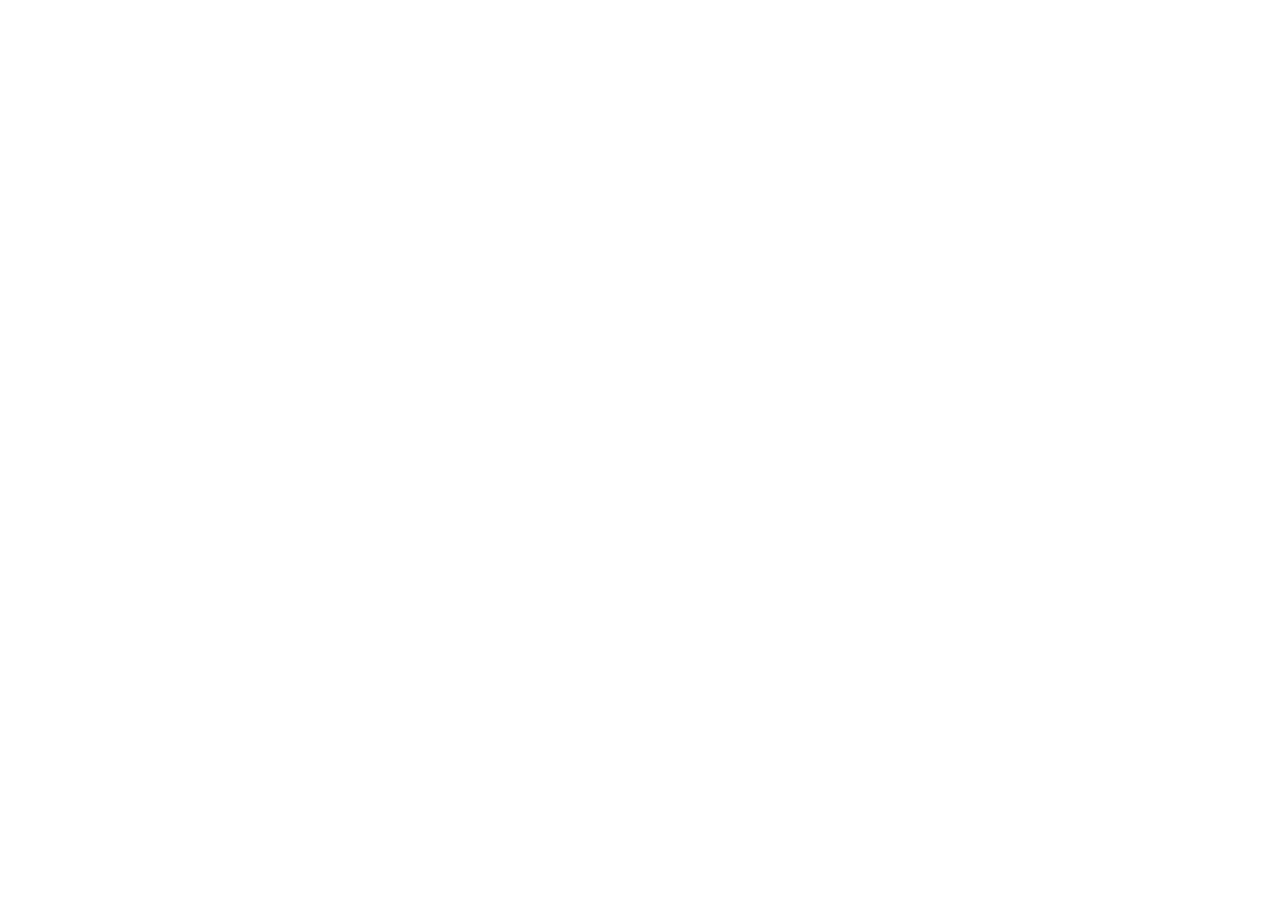
==== commit e2a5f407: "Update index.html" ====
--- a/index.html
+++ b/index.html
@@ -6,19 +6,22 @@
   <meta name="viewport" content="width=device-width, initial-scale=1">
   <meta name="theme-color" content="#080909">
   <meta name="description" content="Parkour X Academy  — parkour training, free online lessons, sportswear and community.">
-  <title>Parkour X Academy | Train Beyond Your Limits</title>
-
-  <meta property="og:type" content="website">
+  <title>Parkour X Academy | Train Beyond Your Limits</
+<meta property="og:type" content="website">
+<meta property="og:site_name" content="Parkour X Academy">
 <meta property="og:title" content="Parkour X Academy">
 <meta property="og:description" content="Learn parkour step by step with free courses and tutorials.">
 <meta property="og:url" content="https://parkourxacademy.github.io/parkourxacademy/">
-<meta property="og:image" content="https://parkourxacademy.github.io/parkourxacademy/images/Logo.PNG">
+
+<meta property="og:image" content="https://parkourxacademy.github.io/parkourxacademy/images/og-image.jpg">
+<meta property="og:image:secure_url" content="https://parkourxacademy.github.io/parkourxacademy/images/og-image.jpg">
+<meta property="og:image:type" content="image/jpeg">
+<meta property="og:image:width" content="1254">
+<meta property="og:image:height" content="1254">
 <meta property="og:image:alt" content="Parkour X Academy">
-<meta property="og:image:type" content="image/png">
+
 <meta name="twitter:card" content="summary_large_image">
-
-  <link rel="stylesheet" href="style.css">
-</head>
+<meta name="twitter:image" content="https://parkourxacademy.github.io/parkourxacademy/images/og-image.jpg">
 <body>
 
 <header class="site-header">
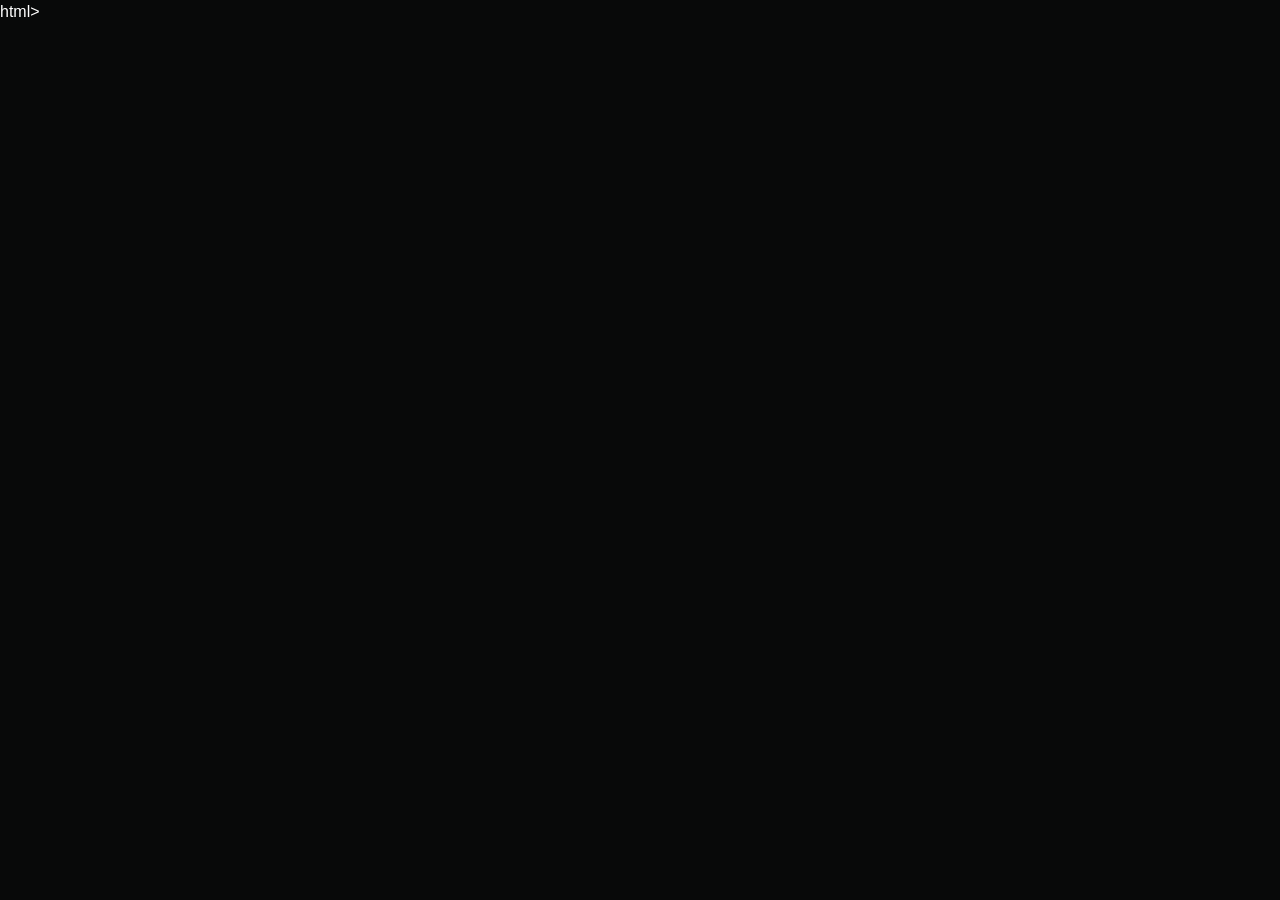
==== commit 02c5c840: "Update index.html" ====
--- a/index.html
+++ b/index.html
@@ -1,5 +1,35 @@
+
 
 <!doctype html>
+<html lang="en" dir="ltr">
+<head>
+  <meta charset="utf-8">
+  <meta name="viewport" content="width=device-width, initial-scale=1">
+  <meta name="theme-color" content="#080909">
+
+  <meta name="description" content="Parkour X Academy — parkour training, free online lessons, sportswear and community.">
+
+  <title>Parkour X Academy | Train Beyond Your Limits</title>
+
+  <meta property="og:type" content="website">
+  <meta property="og:site_name" content="Parkour X Academy">
+  <meta property="og:title" content="Parkour X Academy">
+  <meta property="og:description" content="Learn parkour step by step with free courses and tutorials.">
+  <meta property="og:url" content="https://parkourxacademy.github.io/parkourxacademy/">
+
+  <meta property="og:image" content="https://parkourxacademy.github.io/parkourxacademy/images/Logo.PNG">
+  <meta property="og:image:secure_url" content="https://parkourxacademy.github.io/parkourxacademy/images/Logo.PNG">
+  <meta property="og:image:type" content="image/png">
+  <meta property="og:image:width" content="1254">
+  <meta property="og:image:height" content="1254">
+  <meta property="og:image:alt" content="Parkour X Academy">
+
+  <meta name="twitter:card" content="summary_large_image">
+  <meta name="twitter:image" content="https://parkourxacademy.github.io/parkourxacademy/images/Logo.PNG">
+
+  <link rel="stylesheet" href="style.css">
+</head>
+<body> html>
 <html lang="en" dir="ltr">
 <head>
   <meta charset="utf-8">
@@ -7,21 +37,22 @@
   <meta name="theme-color" content="#080909">
   <meta name="description" content="Parkour X Academy  — parkour training, free online lessons, sportswear and community.">
   <title>Parkour X Academy | Train Beyond Your Limits</
+
 <meta property="og:type" content="website">
 <meta property="og:site_name" content="Parkour X Academy">
 <meta property="og:title" content="Parkour X Academy">
 <meta property="og:description" content="Learn parkour step by step with free courses and tutorials.">
 <meta property="og:url" content="https://parkourxacademy.github.io/parkourxacademy/">
 
-<meta property="og:image" content="https://parkourxacademy.github.io/parkourxacademy/images/og-image.jpg">
-<meta property="og:image:secure_url" content="https://parkourxacademy.github.io/parkourxacademy/images/og-image.jpg">
-<meta property="og:image:type" content="image/jpeg">
+<meta property="og:image" content="https://parkourxacademy.github.io/parkourxacademy/images/Logo.PNG">
+<meta property="og:image:secure_url" content="https://parkourxacademy.github.io/parkourxacademy/images/Logo.PNG">
+<meta property="og:image:type" content="image/png">
 <meta property="og:image:width" content="1254">
 <meta property="og:image:height" content="1254">
 <meta property="og:image:alt" content="Parkour X Academy">
 
 <meta name="twitter:card" content="summary_large_image">
-<meta name="twitter:image" content="https://parkourxacademy.github.io/parkourxacademy/images/og-image.jpg">
+<meta name="twitter:image" content="https://parkourxacademy.github.io/parkourxacademy/images/Logo.PNG">
 <body>
 
 <header class="site-header">
--- a/style.css
+++ b/style.css
@@ -0,0 +1,1675 @@
+* {
+  box-sizing: border-box;
+}
+
+:root {
+  --red: #f20b2f;
+  --gold: #e5a43b;
+  --ink: #080909;
+  --panel: #111313;
+  --paper: #f0eee8;
+  --muted: #bdbdb7;
+  --line: #3b3c3c;
+  --max: 1440px;
+}
+
+html {
+  scroll-behavior: smooth;
+  scroll-padding-top: 80px;
+}
+
+body {
+  margin: 0;
+  background: var(--ink);
+  color: #fff;
+  font-family: Inter, Arial, sans-serif;
+  line-height: 1.55;
+}
+
+a {
+  color: inherit;
+  text-decoration: none;
+}
+
+button {
+  font: inherit;
+  cursor: pointer;
+}
+
+.wrap {
+  width: min(100% - 44px, var(--max));
+  margin-inline: auto;
+}
+
+.display {
+  font-family: "Barlow Condensed", Impact, sans-serif;
+  font-weight: 900;
+  font-style: italic;
+  text-transform: uppercase;
+  line-height: .88;
+  letter-spacing: -.025em;
+}
+
+.red,
+.red-text {
+  color: var(--red);
+}
+
+.gold,
+.gold-text {
+  color: var(--gold);
+}
+
+.eyebrow {
+  display: block;
+  font-size: .72rem;
+  font-weight: 800;
+  letter-spacing: .18em;
+  text-transform: uppercase;
+}
+
+.btn {
+  display: inline-flex;
+  align-items: center;
+  justify-content: center;
+  gap: 8px;
+  padding: 12px 17px;
+  border: 1px solid #fff;
+  background: transparent;
+  color: #fff;
+  font-size: .7rem;
+  font-weight: 800;
+  letter-spacing: .045em;
+  text-transform: uppercase;
+  transition: .2s;
+}
+
+.btn:hover {
+  background: #fff;
+  color: #111;
+}
+
+.btn-red {
+  background: var(--red);
+  border-color: var(--red);
+}
+
+.btn-outline-red {
+  border-color: var(--red);
+  color: inherit;
+}
+
+/* HEADER */
+
+.site-header {
+  height: 68px;
+  position: absolute;
+  inset: 0 0 auto;
+  z-index: 20;
+  background: #090a0ad9;
+  backdrop-filter: blur(12px);
+  border-bottom: 1px solid #ffffff20;
+}
+
+.header-inner {
+  height: 100%;
+  display: flex;
+  align-items: center;
+  justify-content: space-between;
+  gap: 20px;
+}
+
+.brand {
+  display: flex;
+  align-items: center;
+  gap: 8px;
+  min-width: 180px;
+}
+
+.brand-x {
+  font-family: "Barlow Condensed", sans-serif;
+  color: var(--red);
+  font-size: 3.2rem;
+  font-weight: 900;
+  line-height: .7;
+  transform: rotate(-9deg);
+}
+
+.brand-words {
+  font-family: "Barlow Condensed", sans-serif;
+  font-size: 1.28rem;
+  font-weight: 900;
+  line-height: .8;
+  letter-spacing: .04em;
+}
+
+.brand-words small {
+  display: block;
+  color: var(--gold);
+  font-size: .62rem;
+  letter-spacing: .32em;
+  margin-top: 8px;
+}
+
+.main-nav {
+  display: flex;
+  align-items: center;
+  gap: clamp(10px, 1.8vw, 26px);
+}
+
+.main-nav a {
+  font-size: .68rem;
+  font-weight: 700;
+  color: #e5e5e2;
+  white-space: nowrap;
+}
+
+.main-nav a:hover {
+  color: var(--red);
+}
+
+.header-actions {
+  display: flex;
+  align-items: center;
+  gap: 10px;
+}
+
+.language-toggle {
+  border: 1px solid #666;
+  border-radius: 25px;
+  background: transparent;
+  color: white;
+  padding: 6px 11px;
+  font-size: .68rem;
+}
+
+.header-cta {
+  padding: 9px 13px;
+}
+
+.menu-toggle {
+  display: none;
+  border: 1px solid #555;
+  background: transparent;
+  color: white;
+  padding: 7px 10px;
+}
+
+/* HERO */
+
+.hero {
+  min-height: 640px;
+  position: relative;
+  overflow: hidden;
+  display: flex;
+  align-items: center;
+  background: #151819;
+}
+
+.hero-image {
+  position: absolute;
+  inset: 0;
+  background-image: url("images/hero-bg.png");
+  background-position: center;
+  background-size: cover;
+  filter: saturate(.7);
+}
+
+.hero-shade {
+  position: absolute;
+  inset: 0;
+  background:
+    linear-gradient(
+      90deg,
+      #050606f5 0%,
+      #050606c9 30%,
+      #05060632 68%,
+      #05060625
+    ),
+    linear-gradient(0deg, #080909 0%, transparent 30%);
+}
+
+.hero-scratch {
+  position: absolute;
+  inset: 0;
+  opacity: .18;
+  background: repeating-linear-gradient(
+    115deg,
+    transparent 0 95px,
+    #fff3 96px 97px
+  );
+}
+
+.hero-layout {
+  position: relative;
+  z-index: 1;
+  display: grid;
+  grid-template-columns: .9fr 1.1fr;
+  gap: 28px;
+  align-items: center;
+  padding-top: 80px;
+}
+
+.hero-copy {
+  max-width: 560px;
+}
+
+.hero-eyebrow {
+  font-family: "Barlow Condensed", sans-serif;
+  font-weight: 800;
+  letter-spacing: .2em;
+  font-size: .9rem;
+  transform: rotate(-4deg);
+  display: inline-block;
+  margin-bottom: 15px;
+}
+
+.hero h1 {
+  font-size: clamp(4rem, 7.8vw, 7.8rem);
+  margin: 0 0 23px;
+  text-shadow: 4px 4px 0 #000;
+}
+
+.hero h1 span,
+.hero h1 strong {
+  display: block;
+}
+
+.hero h1 strong {
+  color: var(--red);
+}
+
+.hero-copy > p {
+  max-width: 340px;
+  font-size: .84rem;
+  color: #e2e2de;
+}
+
+.hero-actions {
+  display: flex;
+  gap: 12px;
+  flex-wrap: wrap;
+  margin: 24px 0 32px;
+}
+
+.hero-stats {
+  display: flex;
+  border-top: 1px solid #ffffff55;
+  padding-top: 17px;
+  max-width: 450px;
+}
+
+.hero-stats > div {
+  flex: 1;
+  padding: 0 15px;
+  border-right: 1px solid #ffffff40;
+}
+
+.hero-stats > div:first-child {
+  padding-left: 0;
+}
+
+.hero-stats > div:last-child {
+  border: 0;
+}
+
+.hero-stats b {
+  display: block;
+  font-family: "Barlow Condensed", sans-serif;
+  font-size: 2rem;
+  line-height: 1;
+}
+
+.hero-stats span {
+  display: block;
+  color: #d0d0cc;
+  font-size: .55rem;
+  letter-spacing: .08em;
+  font-weight: 700;
+}
+
+.hero-art {
+  position: relative;
+  min-height: 405px;
+}
+
+.athlete-photo {
+  position: absolute;
+  inset: 0;
+  background:
+    linear-gradient(0deg, #0008, transparent 55%),
+    url("images/hero-athlete.jpg") center / cover no-repeat;
+  clip-path: polygon(
+    14% 0,
+    100% 5%,
+    100% 100%,
+    0 100%,
+    0 20%
+  );
+  filter: contrast(1.1) saturate(.75);
+}
+
+.egypt-badge {
+  position: absolute;
+  right: 0;
+  bottom: 25px;
+  border: 2px solid var(--gold);
+  padding: 13px 14px;
+  color: var(--gold);
+  background: #080909c9;
+  transform: rotate(-7deg);
+  font-family: "Barlow Condensed", sans-serif;
+  font-size: 1.22rem;
+  line-height: 1.03;
+  text-align: center;
+}
+
+.egypt-badge span,
+.egypt-badge i {
+  display: block;
+  font-style: normal;
+  font-size: 1.7rem;
+}
+
+.egypt-badge i {
+  color: var(--red);
+  font-size: 2rem;
+  font-weight: 900;
+}
+
+.hero-caption {
+  position: absolute;
+  bottom: 0;
+  left: 8px;
+  font-family: "Barlow Condensed", sans-serif;
+  font-size: .75rem;
+  letter-spacing: .2em;
+}
+
+/* TRAINING LEVELS */
+
+.levels-section {
+  padding: 28px 0 38px;
+  background:
+    linear-gradient(#080909e8, #080909ed),
+    url("images/hero-bg.png") center / cover fixed;
+}
+
+.levels-layout {
+  display: grid;
+  grid-template-columns: 205px 1fr;
+  gap: 26px;
+  align-items: stretch;
+}
+
+.section-intro {
+  padding: 17px 0;
+}
+
+.section-intro h2 {
+  font-size: 3.1rem;
+  margin: 10px 0 0;
+}
+
+.section-intro h2.red {
+  font-size: 3.8rem;
+}
+
+.section-intro p {
+  font-size: .78rem;
+  color: #ccc;
+  margin: 16px 0 20px;
+}
+
+.level-cards {
+  display: grid;
+  grid-template-columns: repeat(4, minmax(0, 1fr));
+  gap: 14px;
+}
+
+.level-card {
+  border: 1px solid #777;
+  border-radius: 6px;
+  overflow: hidden;
+  background: #0e1010;
+  transition: transform .2s, border-color .2s;
+}
+
+.level-card:hover {
+  transform: translateY(-4px);
+  border-color: var(--red);
+}
+
+.level-card.red-edge {
+  border-color: #a91a31;
+}
+
+.level-card.gold-edge {
+  border-color: #8d6b38;
+}
+
+.level-img {
+  height: 130px;
+  background-size: cover;
+  background-position: center;
+  position: relative;
+}
+
+.level-img:after {
+  content: "";
+  position: absolute;
+  inset: 0;
+  background: linear-gradient(0deg, #0b0c0c, transparent 80%);
+}
+
+.img-one {
+  background-image: url("images/level-01.jpg");
+}
+
+.img-two {
+  background-image: url("images/level-02.jpg");
+}
+
+.img-three {
+  background-image: url("images/level-03.jpg");
+}
+
+.img-four {
+  background-image: url("images/level-04.jpg");
+}
+
+.level-info {
+  padding: 0 13px 14px;
+}
+
+.level-tag {
+  font-size: .53rem;
+  color: #ddd;
+  font-weight: 700;
+}
+
+.level-number {
+  display: block;
+  font-family: "Barlow Condensed", sans-serif;
+  color: var(--red);
+  font-size: 3.2rem;
+  font-style: italic;
+  font-weight: 900;
+  line-height: 1.03;
+}
+
+.level-info h3 {
+  font-family: "Barlow Condensed", sans-serif;
+  font-style: italic;
+  font-size: 1.2rem;
+  margin: 0 0 7px;
+}
+
+.level-info p {
+  font-size: .65rem;
+  color: #c7c7c3;
+  min-height: 68px;
+  margin: 0 0 14px;
+}
+
+.card-link {
+  display: block;
+  font-size: .51rem;
+  font-weight: 800;
+  color: var(--gold);
+}
+
+/* ABOUT */
+
+.story-paper {
+  position: relative;
+  background: var(--paper);
+  color: #111;
+  overflow: hidden;
+}
+
+.story-paper:after {
+  content: "";
+  position: absolute;
+  inset: 0;
+  pointer-events: none;
+  opacity: .12;
+  background-image: url("data:image/svg+xml,%3Csvg viewBox='0 0 160 160' xmlns='http://www.w3.org/2000/svg'%3E%3Cfilter id='n'%3E%3CfeTurbulence type='fractalNoise' baseFrequency='.7' numOctaves='3' stitchTiles='stitch'/%3E%3C/filter%3E%3Crect width='100%25' height='100%25' filter='url(%23n)' opacity='.4'/%3E%3C/svg%3E");
+}
+
+.story-layout {
+  position: relative;
+  z-index: 1;
+  display: grid;
+  grid-template-columns: 1fr 1fr;
+  min-height: 360px;
+}
+
+.story-copy {
+  padding: 46px 35px 42px 0;
+}
+
+.story-copy h2 {
+  font-size: clamp(2.5rem, 4vw, 4rem);
+  margin: 9px 0;
+}
+
+.story-copy p {
+  font-size: .76rem;
+  max-width: 520px;
+  color: #343434;
+}
+
+.story-copy .story-lead {
+  font-size: 1.1rem;
+  color: #111;
+  margin-top: 18px;
+}
+
+.story-visual {
+  position: relative;
+  min-height: 350px;
+  display: flex;
+  align-items: stretch;
+}
+
+.story-photo {
+  flex: 1;
+  background:
+    linear-gradient(90deg, var(--paper), transparent 22%),
+    url("images/about-bg.jpg") center / cover;
+}
+
+.story-stats {
+  position: absolute;
+  bottom: 20px;
+  left: 15px;
+  right: 15px;
+  display: flex;
+  background: #090a0adf;
+  color: white;
+  padding: 13px 10px;
+}
+
+.story-stats div {
+  flex: 1;
+  padding: 0 9px;
+  border-right: 1px solid #ffffff35;
+}
+
+.story-stats div:last-child {
+  border: 0;
+}
+
+.story-stats b {
+  font-family: "Barlow Condensed", sans-serif;
+  font-size: 1.65rem;
+  display: block;
+}
+
+.story-stats span {
+  font-size: .48rem;
+  color: #ddd;
+  display: block;
+}
+
+.paint-x {
+  position: absolute;
+  right: 5px;
+  top: 15px;
+  color: var(--red);
+  font-size: 6rem;
+  font-weight: 900;
+  font-family: "Barlow Condensed", sans-serif;
+  transform: rotate(-13deg);
+  opacity: .8;
+}
+
+/* COURSE */
+
+.course-section {
+  padding: 45px 0 50px;
+  background: #0b0c0c url("images/hero-bg.png") center / cover fixed;
+}
+
+.course-heading {
+  display: flex;
+  align-items: end;
+  justify-content: space-between;
+  gap: 25px;
+  border-bottom: 1px solid #444;
+  padding-bottom: 20px;
+}
+
+.course-heading h2 {
+  font-size: clamp(2.8rem, 5vw, 4.7rem);
+  margin: 8px 0 0;
+}
+
+.course-heading-note {
+  max-width: 350px;
+  border-left: 2px solid var(--red);
+  padding-left: 18px;
+}
+
+.course-heading-note b {
+  font-family: "Barlow Condensed", sans-serif;
+  font-size: 1.25rem;
+}
+
+.course-heading-note p,
+.course-toolbar p {
+  font-size: .75rem;
+  color: #c9c9c4;
+  margin: 4px 0;
+}
+
+.course-toolbar {
+  display: flex;
+  justify-content: space-between;
+  align-items: center;
+  gap: 15px;
+  padding: 16px 0;
+}
+
+.course-toolbar span {
+  font-size: .65rem;
+  color: var(--gold);
+  font-weight: 800;
+  text-transform: uppercase;
+}
+
+.course-level {
+  margin: 15px 0 26px;
+}
+
+.level-heading {
+  display: flex;
+  align-items: center;
+  gap: 13px;
+  margin-bottom: 12px;
+}
+
+.level-chip {
+  display: grid;
+  place-items: center;
+  width: 42px;
+  height: 42px;
+  background: var(--red);
+  font-family: "Barlow Condensed", sans-serif;
+  font-size: 1.6rem;
+  font-weight: 900;
+  font-style: italic;
+}
+
+.course-level:nth-child(3) .level-chip,
+.course-level:nth-child(4) .level-chip {
+  background: var(--gold);
+  color: #111;
+}
+
+.level-heading h3 {
+  font-family: "Barlow Condensed", sans-serif;
+  font-size: 1.7rem;
+  text-transform: uppercase;
+  margin: 0;
+}
+
+.level-heading span {
+  font-size: .62rem;
+  color: #aaa;
+  display: block;
+}
+
+.lessons-grid {
+  display: grid;
+  grid-template-columns: repeat(5, minmax(0, 1fr));
+  gap: 12px;
+}
+
+.lesson-card {
+  background: #101212;
+  border: 1px solid #353737;
+  min-width: 0;
+}
+
+.lesson-thumb {
+  width: 100%;
+  border: 0;
+  display: block;
+  position: relative;
+  aspect-ratio: 16 / 10;
+  background: #222;
+  overflow: hidden;
+  padding: 0;
+}
+
+.lesson-thumb img {
+  width: 100%;
+  height: 100%;
+  object-fit: cover;
+  display: block;
+  filter: saturate(.75);
+  transition: transform .25s;
+}
+
+.lesson-thumb:hover img {
+  transform: scale(1.06);
+}
+
+.play-icon {
+  position: absolute;
+  left: 50%;
+  top: 50%;
+  transform: translate(-50%, -50%);
+  width: 42px;
+  height: 42px;
+  display: grid;
+  place-items: center;
+  border-radius: 50%;
+  background: var(--red);
+  color: #fff;
+}
+
+.lesson-name {
+  display: flex;
+  gap: 9px;
+  align-items: center;
+  padding: 10px;
+}
+
+.lesson-name span {
+  color: var(--gold);
+  font-size: .65rem;
+  font-weight: 800;
+}
+
+.lesson-name strong {
+  font-family: "Barlow Condensed", sans-serif;
+  font-size: .82rem;
+  text-transform: uppercase;
+  line-height: 1.2;
+}
+
+.lesson-watch {
+  display: block;
+  padding: 0 10px 12px;
+  color: var(--gold);
+  font-size: .58rem;
+  font-weight: 800;
+}
+
+.loading {
+  color: #ccc;
+}
+
+/* BOOK */
+
+.coming-section {
+  padding: 40px 0;
+  background: #111313;
+  border-top: 1px solid #2e3030;
+  border-bottom: 1px solid #2e3030;
+  position: relative;
+  overflow: hidden;
+}
+
+.coming-grid {
+  display: grid;
+  grid-template-columns: 190px 1fr 100px;
+  align-items: center;
+  gap: 30px;
+}
+
+.book-graphic {
+  height: 170px;
+  background: linear-gradient(135deg, #242525, #060707);
+  border-left: 8px solid var(--red);
+  box-shadow: 12px 13px 0 #000;
+  transform: rotate(-5deg);
+  display: flex;
+  flex-direction: column;
+  justify-content: center;
+  align-items: center;
+  color: var(--red);
+  font-family: "Barlow Condensed", sans-serif;
+  font-size: 5rem;
+  font-weight: 900;
+}
+
+.book-graphic small {
+  font-size: .7rem;
+  letter-spacing: .15em;
+  text-align: center;
+  color: white;
+}
+
+.coming-grid h2,
+.sportswear-layout h2 {
+  font-size: clamp(2.5rem, 4vw, 4rem);
+  margin: 8px 0;
+}
+
+.coming-grid p,
+.sportswear-layout p {
+  color: #ccc;
+  font-size: .8rem;
+  max-width: 500px;
+}
+
+.coming-soon {
+  display: inline-block;
+  border: 1px solid var(--gold);
+  padding: 6px 10px;
+  color: var(--gold);
+  font-size: .6rem;
+  font-weight: 800;
+  letter-spacing: .15em;
+}
+
+.coming-stamp {
+  font-family: "Barlow Condensed", sans-serif;
+  color: var(--red);
+  font-size: 7rem;
+  font-weight: 900;
+  transform: rotate(-15deg);
+  opacity: .7;
+}
+
+/* SPORTSWEAR */
+
+.sportswear-section {
+  padding: 42px 0;
+  background: #070808 url("images/sportswear-bg.jpg") center / cover no-repeat;
+  overflow: hidden;
+}
+
+.sportswear-layout {
+  display: grid;
+  grid-template-columns: 230px 1fr 235px;
+  gap: 22px;
+  align-items: center;
+}
+
+.sportswear-layout h2 {
+  font-size: 3rem;
+}
+
+.gear-display {
+  min-height: 210px;
+  display: flex;
+  align-items: end;
+  justify-content: center;
+  gap: 10px;
+  position: relative;
+}
+
+.gear-item {
+  position: relative;
+  display: flex;
+  align-items: center;
+  justify-content: center;
+  flex-direction: column;
+  width: 24%;
+  height: 170px;
+  clip-path: polygon(
+    28% 0, 42% 5%, 58% 5%, 72% 0,
+    92% 16%, 100% 42%, 82% 52%,
+    77% 32%, 77% 100%, 23% 100%,
+    23% 32%, 18% 52%, 0 42%, 8% 16%
+  );
+  background: linear-gradient(125deg, #343535, #080909);
+  filter: drop-shadow(0 15px 9px #000);
+}
+
+.gear-item span {
+  color: var(--red);
+  font-family: "Barlow Condensed", sans-serif;
+  font-weight: 900;
+  font-size: 2.5rem;
+}
+
+.gear-item small {
+  font-size: .42rem;
+  font-weight: 900;
+  letter-spacing: .1em;
+}
+
+.gear-item.tee {
+  height: 155px;
+  background: linear-gradient(125deg, #fff, #b8b8b8);
+  color: #111;
+}
+
+.gear-item.tee small {
+  color: #111;
+}
+
+.gear-item.bag {
+  height: 140px;
+  width: 20%;
+  clip-path: polygon(20% 8%, 80% 8%, 100% 100%, 0 100%);
+  background: linear-gradient(120deg, #333, #080808);
+}
+
+.gear-paint {
+  position: absolute;
+  z-index: 0;
+  left: 15%;
+  top: -5px;
+  color: var(--red);
+  font-size: 9rem;
+  font-weight: 900;
+  transform: rotate(-14deg);
+  opacity: .2;
+}
+
+.gear-benefits {
+  border-left: 1px solid #444;
+  padding-left: 18px;
+}
+
+.gear-benefits > div {
+  display: flex;
+  gap: 12px;
+  align-items: center;
+  margin: 15px 0;
+}
+
+.gear-benefits b {
+  font-size: 1.8rem;
+  color: var(--gold);
+}
+
+.gear-benefits strong,
+.gear-benefits small {
+  display: block;
+}
+
+.gear-benefits strong {
+  font-family: "Barlow Condensed", sans-serif;
+  font-size: 1rem;
+}
+
+.gear-benefits small {
+  font-size: .67rem;
+  color: #bbb;
+}
+
+/* COMMUNITY */
+
+.community-section {
+  position: relative;
+  min-height: 220px;
+  display: flex;
+  align-items: center;
+  overflow: hidden;
+}
+
+.community-backdrop {
+  position: absolute;
+  inset: 0;
+  background:
+    linear-gradient(90deg, #070808ed, #07080885),
+    url("images/community-bg.jpg") center / cover;
+}
+
+.community-layout {
+  position: relative;
+  display: grid;
+  grid-template-columns: 1fr .9fr 1fr;
+  gap: 25px;
+  align-items: center;
+  padding-block: 34px;
+}
+
+.community-layout h2 {
+  font-size: clamp(2.4rem, 4vw, 3.5rem);
+  margin: 7px 0;
+}
+
+.community-layout p {
+  font-size: .75rem;
+  color: #ddd;
+}
+
+.social-area {
+  text-align: center;
+}
+
+.social-links {
+  display: flex;
+  gap: 8px;
+  justify-content: center;
+  flex-wrap: wrap;
+  margin-bottom: 12px;
+}
+
+.social-links a {
+  width: 32px;
+  height: 32px;
+  border: 1px solid #777;
+  border-radius: 50%;
+  display: grid;
+  place-items: center;
+  font-size: .68rem;
+  font-weight: 800;
+}
+
+.social-links a:hover {
+  background: var(--red);
+  border-color: var(--red);
+}
+
+.social-area > span {
+  font-size: .6rem;
+  letter-spacing: .13em;
+  font-weight: 800;
+}
+
+/* FOOTER */
+
+.site-footer {
+  background: #050606;
+  border-top: 1px solid #303232;
+  padding: 23px 0;
+}
+
+.footer-inner {
+  display: flex;
+  align-items: center;
+  justify-content: space-between;
+  gap: 22px;
+}
+
+.footer-inner nav {
+  display: flex;
+  gap: 17px;
+  flex-wrap: wrap;
+}
+
+.footer-inner nav a {
+  font-size: .62rem;
+  color: #ccc;
+}
+
+.footer-tagline {
+  text-align: right;
+  font-size: .55rem;
+  color: #ddd;
+  letter-spacing: .08em;
+}
+
+.footer-tagline small {
+  display: block;
+  color: #888;
+  margin-top: 7px;
+  letter-spacing: 0;
+}
+
+/* VIDEO MODAL */
+
+.video-modal {
+  position: fixed;
+  z-index: 100;
+  inset: 0;
+  background: #000d;
+  display: none;
+  align-items: center;
+  justify-content: center;
+  padding: 20px;
+}
+
+.video-modal.open {
+  display: flex;
+}
+
+.modal-panel {
+  width: min(900px, 100%);
+  background: #101212;
+  border: 1px solid #444;
+  padding: 20px;
+  position: relative;
+}
+
+.modal-close {
+  position: absolute;
+  right: 12px;
+  top: 7px;
+  background: none;
+  border: 0;
+  color: #fff;
+  font-size: 2rem;
+}
+
+.modal-title {
+  font-family: "Barlow Condensed", sans-serif;
+  font-size: 1.6rem;
+  text-transform: uppercase;
+  margin: 0 45px 15px 0;
+}
+
+.video-frame {
+  aspect-ratio: 16 / 9;
+  background: #000;
+}
+
+.video-frame iframe {
+  width: 100%;
+  height: 100%;
+  border: 0;
+}
+
+.youtube-link {
+  display: inline-block;
+  margin-top: 12px;
+  color: var(--gold);
+  font-size: .75rem;
+  font-weight: 800;
+}
+
+/* ARABIC / RTL */
+
+html[dir="rtl"] body {
+  font-family: Cairo, Arial, sans-serif;
+}
+
+html[dir="rtl"] .hero-copy,
+html[dir="rtl"] .story-copy,
+html[dir="rtl"] .course-heading,
+html[dir="rtl"] .course-toolbar,
+html[dir="rtl"] .level-heading,
+html[dir="rtl"] .lesson-name,
+html[dir="rtl"] .coming-grid,
+html[dir="rtl"] .sportswear-layout,
+html[dir="rtl"] .community-layout {
+  text-align: right;
+}
+
+html[dir="rtl"] .story-copy {
+  padding: 46px 0 42px 35px;
+}
+
+html[dir="rtl"] .course-heading-note {
+  border-left: 0;
+  border-right: 2px solid var(--red);
+  padding-left: 0;
+  padding-right: 18px;
+}
+
+html[dir="rtl"] .gear-benefits {
+  border-left: 0;
+  border-right: 1px solid #444;
+  padding-left: 0;
+  padding-right: 18px;
+}
+
+html[dir="rtl"] .footer-tagline {
+  text-align: left;
+}
+
+html[dir="rtl"] .footer-inner nav {
+  flex-direction: row-reverse;
+}
+
+/* RESPONSIVE */
+
+@media (max-width: 1100px) {
+  .main-nav {
+    gap: 10px;
+  }
+
+  .main-nav a {
+    font-size: .61rem;
+  }
+
+  .brand {
+    min-width: 140px;
+  }
+
+  .levels-layout {
+    grid-template-columns: 170px 1fr;
+  }
+
+  .level-cards {
+    grid-template-columns: repeat(2, minmax(0, 1fr));
+  }
+
+  .level-card {
+    display: grid;
+    grid-template-columns: 40% 1fr;
+  }
+
+  .level-img {
+    height: 100%;
+    min-height: 190px;
+  }
+
+  .level-info p {
+    min-height: 0;
+  }
+
+  .lessons-grid {
+    grid-template-columns: repeat(4, minmax(0, 1fr));
+  }
+
+  .sportswear-layout {
+    grid-template-columns: 190px 1fr;
+  }
+
+  .gear-benefits {
+    grid-column: 1 / -1;
+    display: grid;
+    grid-template-columns: repeat(3, 1fr);
+    border-left: 0;
+    border-top: 1px solid #444;
+    padding: 12px 0 0;
+  }
+
+  .coming-grid {
+    grid-template-columns: 150px 1fr 70px;
+  }
+}
+
+@media (max-width: 800px) {
+  .wrap {
+    width: min(100% - 30px, var(--max));
+  }
+
+  .site-header {
+    height: 62px;
+  }
+
+  .header-inner {
+    gap: 10px;
+  }
+
+  .brand {
+    min-width: 0;
+  }
+
+  .brand-x {
+    font-size: 2.8rem;
+  }
+
+  .brand-words {
+    font-size: 1.05rem;
+  }
+
+  .menu-toggle {
+    display: block;
+    margin-left: auto;
+  }
+
+  .main-nav {
+    display: none;
+    position: absolute;
+    top: 62px;
+    left: 0;
+    right: 0;
+    background: #080909;
+    padding: 18px 22px;
+    flex-direction: column;
+    align-items: flex-start;
+    border-bottom: 1px solid #333;
+  }
+
+  .main-nav.open {
+    display: flex;
+  }
+
+  .main-nav a {
+    font-size: .8rem;
+    padding: 5px 0;
+  }
+
+  .header-actions {
+    gap: 6px;
+  }
+
+  .header-cta {
+    display: none;
+  }
+
+  .hero {
+    min-height: 730px;
+    align-items: flex-start;
+  }
+
+  .hero-layout {
+    grid-template-columns: 1fr;
+    padding-top: 108px;
+    gap: 5px;
+  }
+
+  .hero h1 {
+    font-size: clamp(4rem, 15vw, 6rem);
+  }
+
+  .hero-art {
+    min-height: 220px;
+  }
+
+  .athlete-photo {
+    clip-path: polygon(
+      7% 0, 100% 5%, 100% 100%, 0 100%, 0 20%
+    );
+  }
+
+  .egypt-badge {
+    font-size: .9rem;
+    bottom: 15px;
+  }
+
+  .hero-stats {
+    max-width: none;
+  }
+
+  .hero-stats b {
+    font-size: 1.7rem;
+  }
+
+  .hero-stats span {
+    font-size: .48rem;
+  }
+
+  .levels-section,
+  .course-section {
+    background-attachment: scroll;
+  }
+
+  .levels-layout {
+    grid-template-columns: 1fr;
+    gap: 10px;
+  }
+
+  .section-intro {
+    padding: 0;
+  }
+
+  .section-intro h2 {
+    font-size: 2.7rem;
+  }
+
+  .section-intro h2.red {
+    font-size: 3.2rem;
+  }
+
+  .level-cards {
+    gap: 10px;
+  }
+
+  .level-card {
+    display: block;
+  }
+
+  .level-img {
+    height: 100px;
+    min-height: 0;
+  }
+
+  .level-info {
+    padding: 0 10px 12px;
+  }
+
+  .level-number {
+    font-size: 2.7rem;
+  }
+
+  .level-info h3 {
+    font-size: 1.05rem;
+  }
+
+  .level-info p {
+    font-size: .62rem;
+    min-height: 72px;
+  }
+
+  .card-link {
+    font-size: .46rem;
+  }
+
+  .story-layout {
+    grid-template-columns: 1fr;
+  }
+
+  .story-copy {
+    padding: 34px 0 25px;
+  }
+
+  .story-copy h2 {
+    font-size: clamp(2.5rem, 11vw, 3.5rem);
+  }
+
+  .story-visual {
+    min-height: 230px;
+  }
+
+  .story-stats {
+    bottom: 10px;
+  }
+
+  .course-heading {
+    align-items: flex-start;
+    flex-direction: column;
+  }
+
+  .course-heading h2 {
+    font-size: 3rem;
+  }
+
+  .course-heading-note {
+    max-width: none;
+  }
+
+  .lessons-grid {
+    grid-template-columns: repeat(2, minmax(0, 1fr));
+    gap: 9px;
+  }
+
+  .lesson-name strong {
+    font-size: .68rem;
+  }
+
+  .coming-grid {
+    grid-template-columns: 105px 1fr;
+    gap: 20px;
+  }
+
+  .book-graphic {
+    height: 140px;
+    font-size: 3.7rem;
+  }
+
+  .coming-stamp {
+    display: none;
+  }
+
+  .sportswear-layout {
+    grid-template-columns: 1fr;
+    gap: 12px;
+  }
+
+  .gear-display {
+    min-height: 170px;
+  }
+
+  .gear-item {
+    height: 145px;
+  }
+
+  .gear-item.tee {
+    height: 130px;
+  }
+
+  .gear-item.bag {
+    height: 110px;
+  }
+
+  .gear-benefits {
+    grid-template-columns: 1fr;
+  }
+
+  .community-layout {
+    grid-template-columns: 1fr;
+    gap: 8px;
+    padding-block: 28px;
+  }
+
+  .social-area {
+    text-align: left;
+  }
+
+  .social-links {
+    justify-content: flex-start;
+  }
+
+  .footer-inner {
+    flex-wrap: wrap;
+  }
+
+  .footer-inner nav {
+    order: 3;
+    width: 100%;
+  }
+
+  .footer-tagline {
+    text-align: left;
+  }
+
+  html[dir="rtl"] .story-copy {
+    padding: 34px 0 25px;
+  }
+
+  html[dir="rtl"] .gear-benefits {
+    padding-right: 0;
+  }
+
+  html[dir="rtl"] .social-area {
+    text-align: right;
+  }
+
+  html[dir="rtl"] .social-links {
+    justify-content: flex-end;
+  }
+}
+
+@media (max-width: 430px) {
+  .language-toggle {
+    padding: 6px 8px;
+  }
+
+  .hero-actions .btn {
+    padding: 10px 12px;
+    font-size: .61rem;
+  }
+
+  .level-cards {
+    grid-template-columns: 1fr;
+  }
+
+  .level-card {
+    display: grid;
+    grid-template-columns: 38% 1fr;
+  }
+
+  .level-img {
+    height: 100%;
+    min-height: 205px;
+  }
+
+  .level-info p {
+    min-height: 0;
+  }
+
+  .level-info h3 {
+    font-size: 1.15rem;
+  }
+
+  .course-toolbar {
+    align-items: flex-start;
+    flex-direction: column;
+  }
+
+  .lessons-grid {
+    grid-template-columns: repeat(2, minmax(0, 1fr));
+  }
+
+  .lesson-name {
+    padding: 9px;
+  }
+
+  .lesson-name strong {
+    font-size: .62rem;
+  }
+
+  .lesson-watch {
+    padding: 0 9px 10px;
+  }
+
+  .coming-grid {
+    grid-template-columns: 1fr;
+  }
+
+  .book-graphic {
+    width: 120px;
+    height: 135px;
+  }
+
+  .sportswear-layout h2 {
+    font-size: 2.7rem;
+  }
+
+  .footer-inner nav {
+    gap: 12px;
+  }
+}
+
+/* EXTRA IMAGE ASSETS */
+
+.parkourx-design-image {
+  width: 100%;
+  height: auto;
+  display: block;
+  object-fit: contain;
+}
+
+.parkourx-design-background {
+  background-image: url("images/parkourx-design.jpg");
+  background-size: cover;
+  background-position: center;
+  background-repeat: no-repeat;
+}
+
+.parkourx-design-png {
+  background-image: url("images/parkourx-design.PNG");
+  background-size: contain;
+  background-position: center;
+  background-repeat: no-repeat;
+}
+
+.pkx-image {
+  width: 100%;
+  height: auto;
+  display: block;
+  object-fit: contain;
+}
+
+.pkx-background {
+  background-image: url("images/pkx.JPG");
+  background-size: contain;
+  background-position: center;
+  background-repeat: no-repeat;
+}
+.book-graphic {
+  width: 100%;
+  max-width: 320px;
+  margin: 0 auto;
+}
+
+.book-graphic img {
+  display: block;
+  width: 100%;
+  height: auto;
+  object-fit: contain;
+}
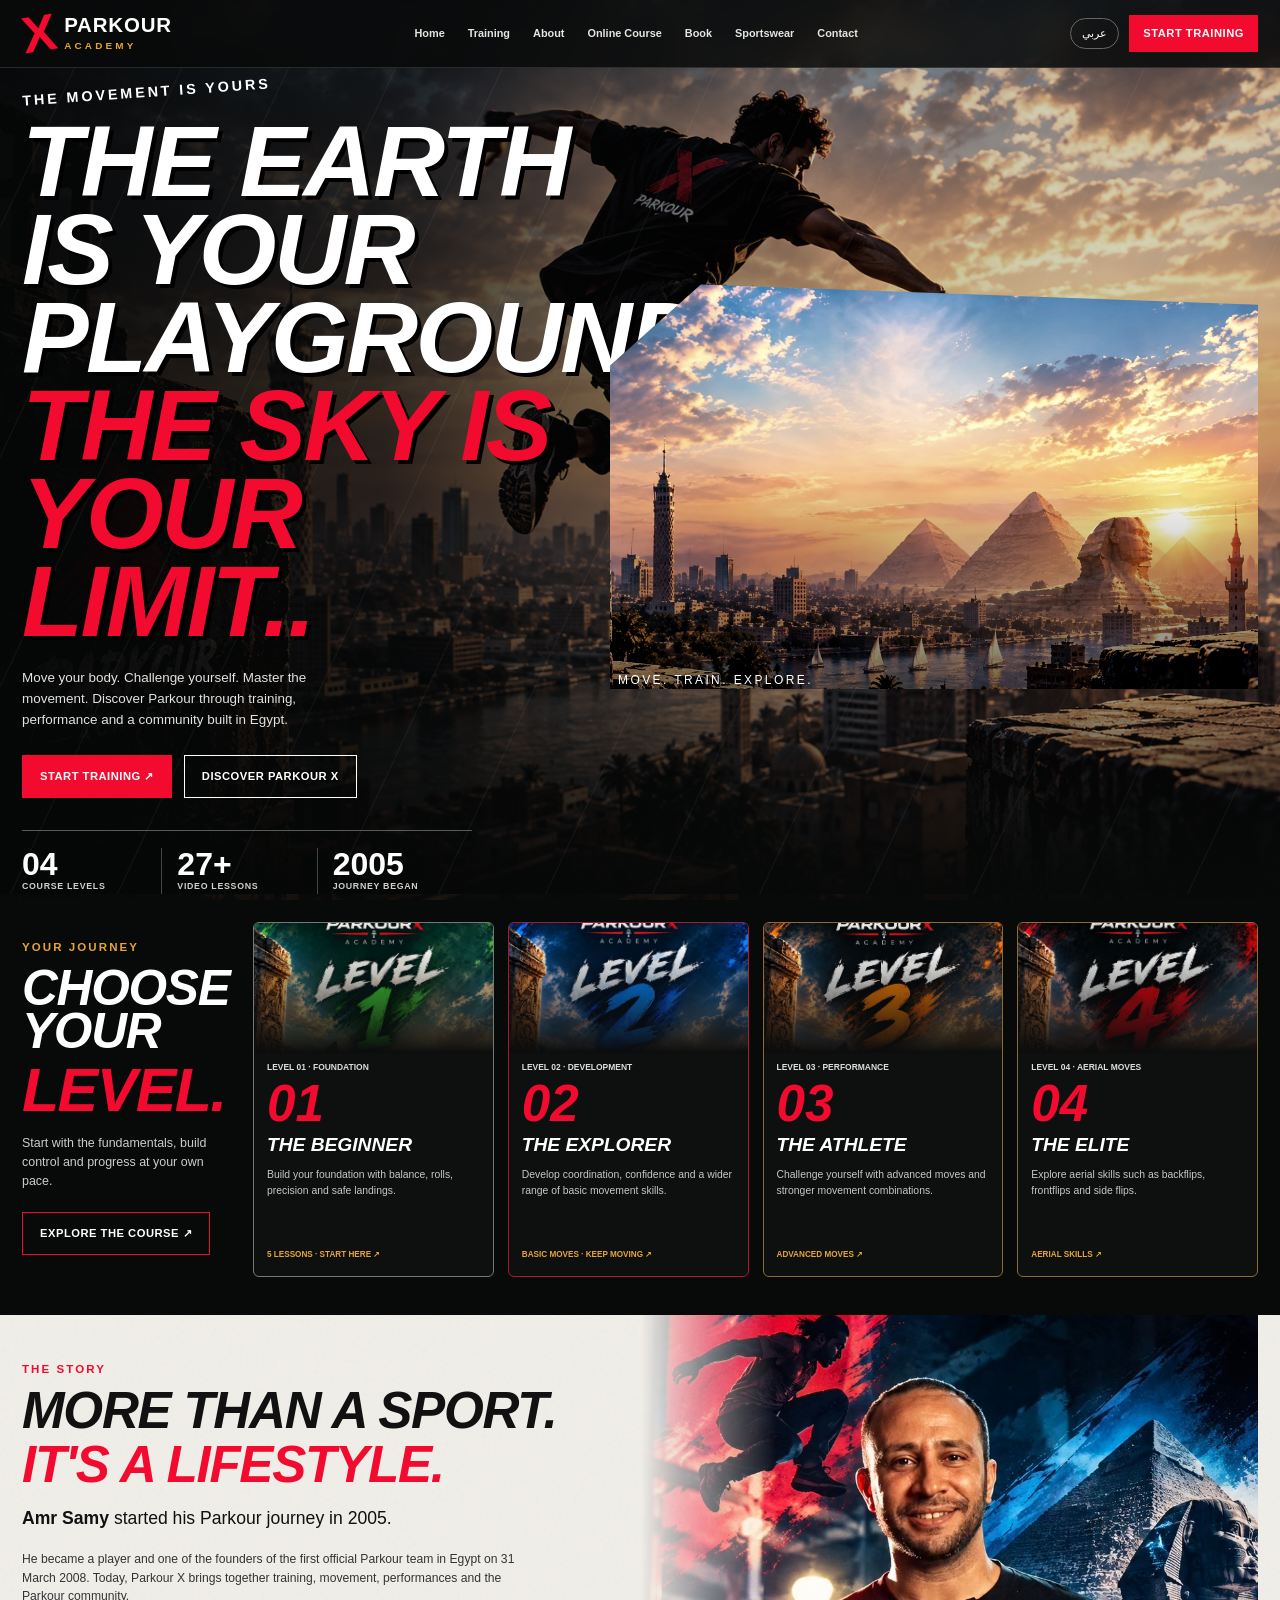
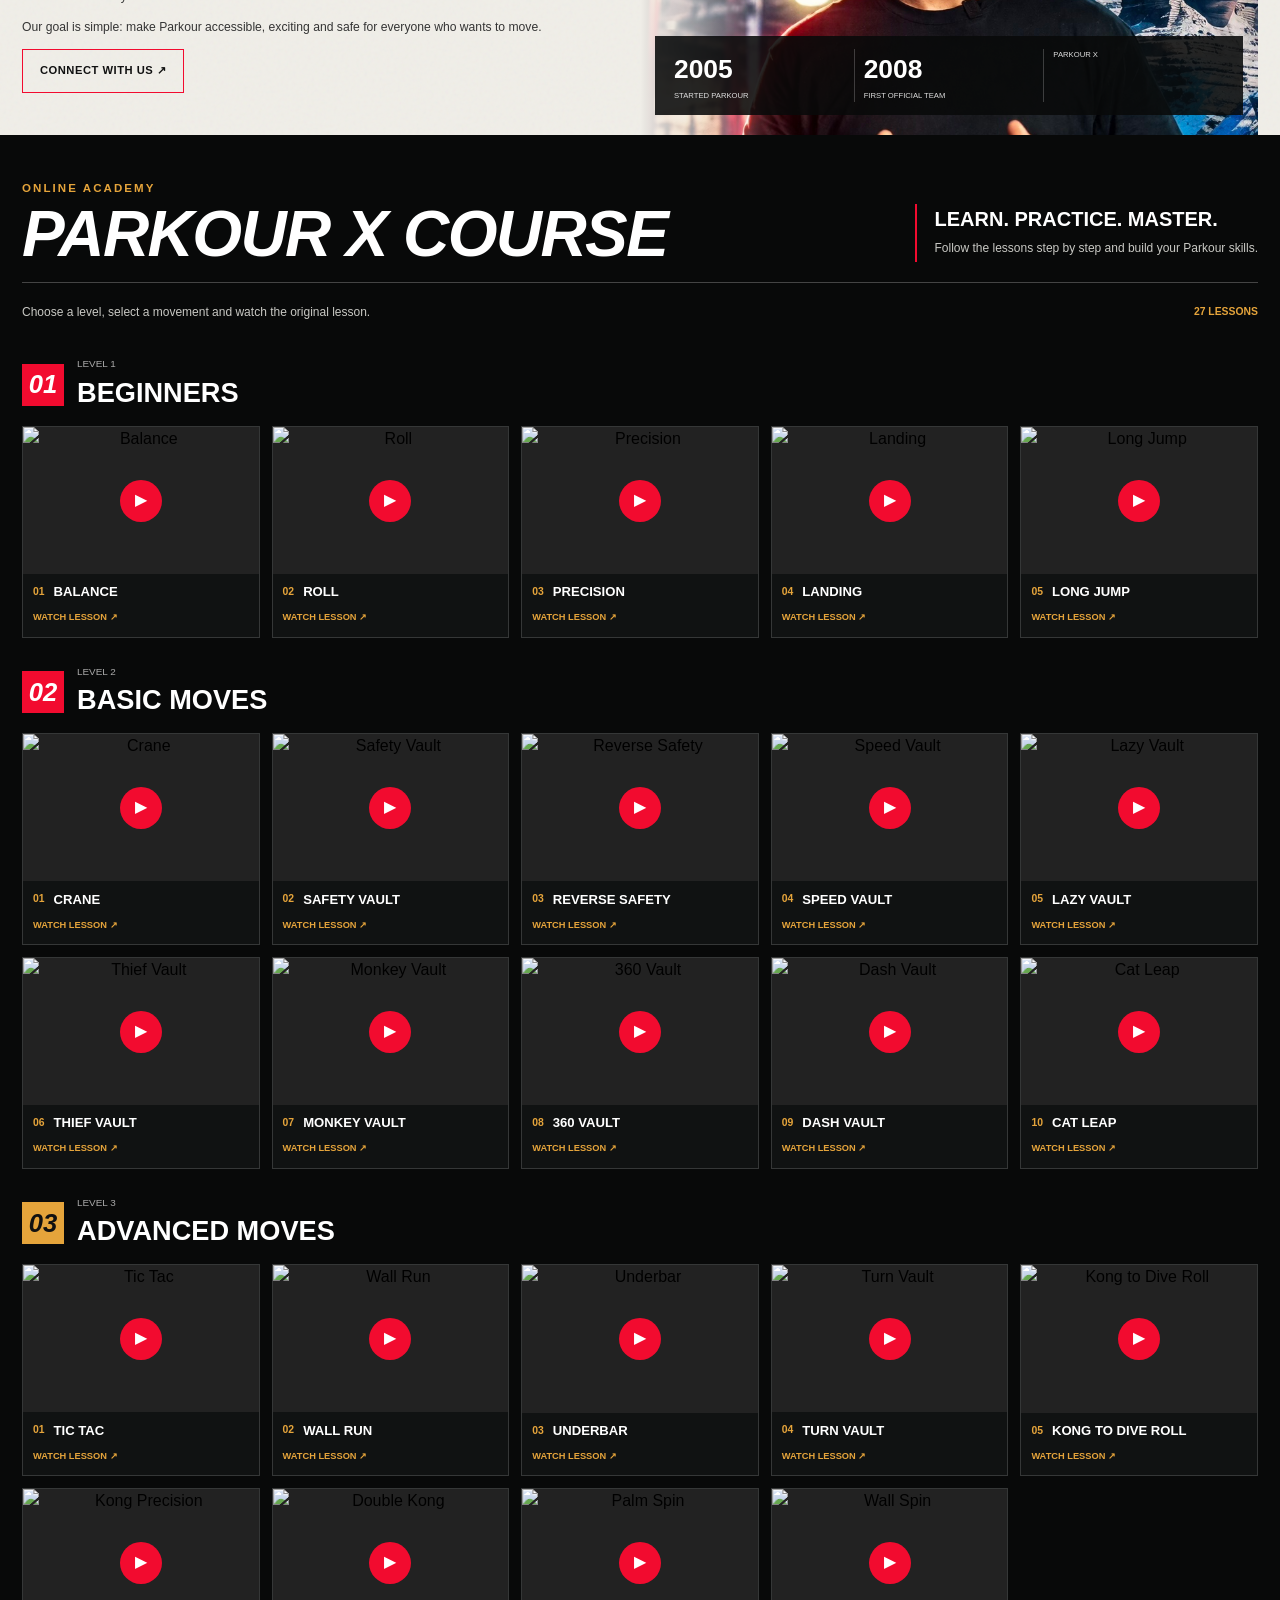
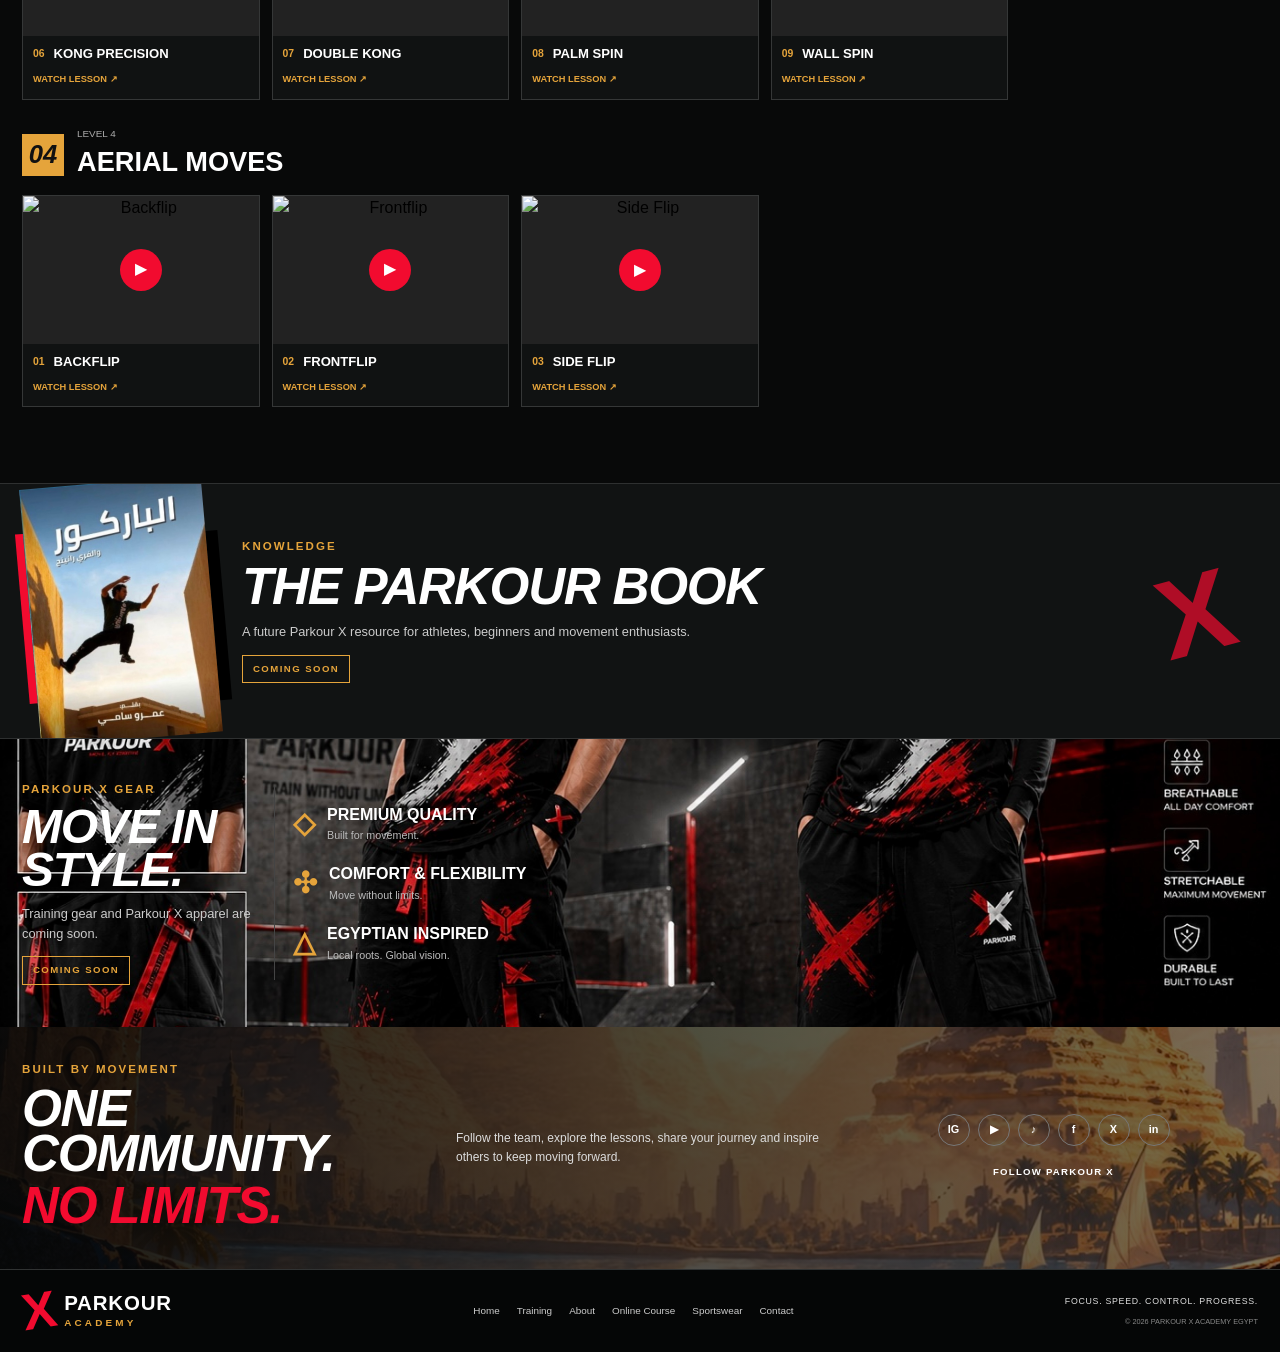
==== commit 195cff7c: "Update index.html" ====
--- a/index.html
+++ b/index.html
@@ -1,4 +1,3 @@
-
 
 <!doctype html>
 <html lang="en" dir="ltr">
@@ -11,12 +10,12 @@
 
   <title>Parkour X Academy | Train Beyond Your Limits</title>
 
+  <!-- Open Graph -->
   <meta property="og:type" content="website">
   <meta property="og:site_name" content="Parkour X Academy">
   <meta property="og:title" content="Parkour X Academy">
   <meta property="og:description" content="Learn parkour step by step with free courses and tutorials.">
   <meta property="og:url" content="https://parkourxacademy.github.io/parkourxacademy/">
-
   <meta property="og:image" content="https://parkourxacademy.github.io/parkourxacademy/images/Logo.PNG">
   <meta property="og:image:secure_url" content="https://parkourxacademy.github.io/parkourxacademy/images/Logo.PNG">
   <meta property="og:image:type" content="image/png">
@@ -24,35 +23,15 @@
   <meta property="og:image:height" content="1254">
   <meta property="og:image:alt" content="Parkour X Academy">
 
+  <!-- Twitter -->
   <meta name="twitter:card" content="summary_large_image">
+  <meta name="twitter:title" content="Parkour X Academy">
+  <meta name="twitter:description" content="Learn parkour step by step with free courses and tutorials.">
   <meta name="twitter:image" content="https://parkourxacademy.github.io/parkourxacademy/images/Logo.PNG">
 
   <link rel="stylesheet" href="style.css">
 </head>
-<body> html>
-<html lang="en" dir="ltr">
-<head>
-  <meta charset="utf-8">
-  <meta name="viewport" content="width=device-width, initial-scale=1">
-  <meta name="theme-color" content="#080909">
-  <meta name="description" content="Parkour X Academy  — parkour training, free online lessons, sportswear and community.">
-  <title>Parkour X Academy | Train Beyond Your Limits</
-
-<meta property="og:type" content="website">
-<meta property="og:site_name" content="Parkour X Academy">
-<meta property="og:title" content="Parkour X Academy">
-<meta property="og:description" content="Learn parkour step by step with free courses and tutorials.">
-<meta property="og:url" content="https://parkourxacademy.github.io/parkourxacademy/">
-
-<meta property="og:image" content="https://parkourxacademy.github.io/parkourxacademy/images/Logo.PNG">
-<meta property="og:image:secure_url" content="https://parkourxacademy.github.io/parkourxacademy/images/Logo.PNG">
-<meta property="og:image:type" content="image/png">
-<meta property="og:image:width" content="1254">
-<meta property="og:image:height" content="1254">
-<meta property="og:image:alt" content="Parkour X Academy">
-
-<meta name="twitter:card" content="summary_large_image">
-<meta name="twitter:image" content="https://parkourxacademy.github.io/parkourxacademy/images/Logo.PNG">
+
 <body>
 
 <header class="site-header">
@@ -82,6 +61,7 @@
 </header>
 
 <main>
+
   <!-- HERO -->
   <section class="hero" id="home">
     <div class="hero-image"></div>
@@ -286,11 +266,11 @@
   <!-- BOOK -->
   <section class="coming-section" id="book">
     <div class="wrap coming-grid">
-   <div class="book-graphic">
-  <img src="./images/parkourx-design.jpg"
-       alt="Parkour X Academy Book">
-</div>
-
+      <div class="book-graphic">
+        <img src="./images/parkourx-design.jpg" alt="Parkour X Academy Book">
+      </div>
+
+      <div class="book-copy">
         <span class="eyebrow gold" data-en="KNOWLEDGE" data-ar="المعرفة">KNOWLEDGE</span>
         <h2 class="display" data-en="THE PARKOUR BOOK" data-ar="كتاب الباركور">THE PARKOUR BOOK</h2>
         <p data-en="A future Parkour X resource for athletes, beginners and movement enthusiasts."
@@ -316,7 +296,7 @@
         </p>
         <span class="coming-soon" data-en="COMING SOON" data-ar="قريبًا">COMING SOON</span>
       </div>
-    
+
       <div class="gear-benefits">
         <div>
           <b>◇</b>
@@ -372,6 +352,7 @@
       </div>
     </div>
   </section>
+
 </main>
 
 <!-- FOOTER -->
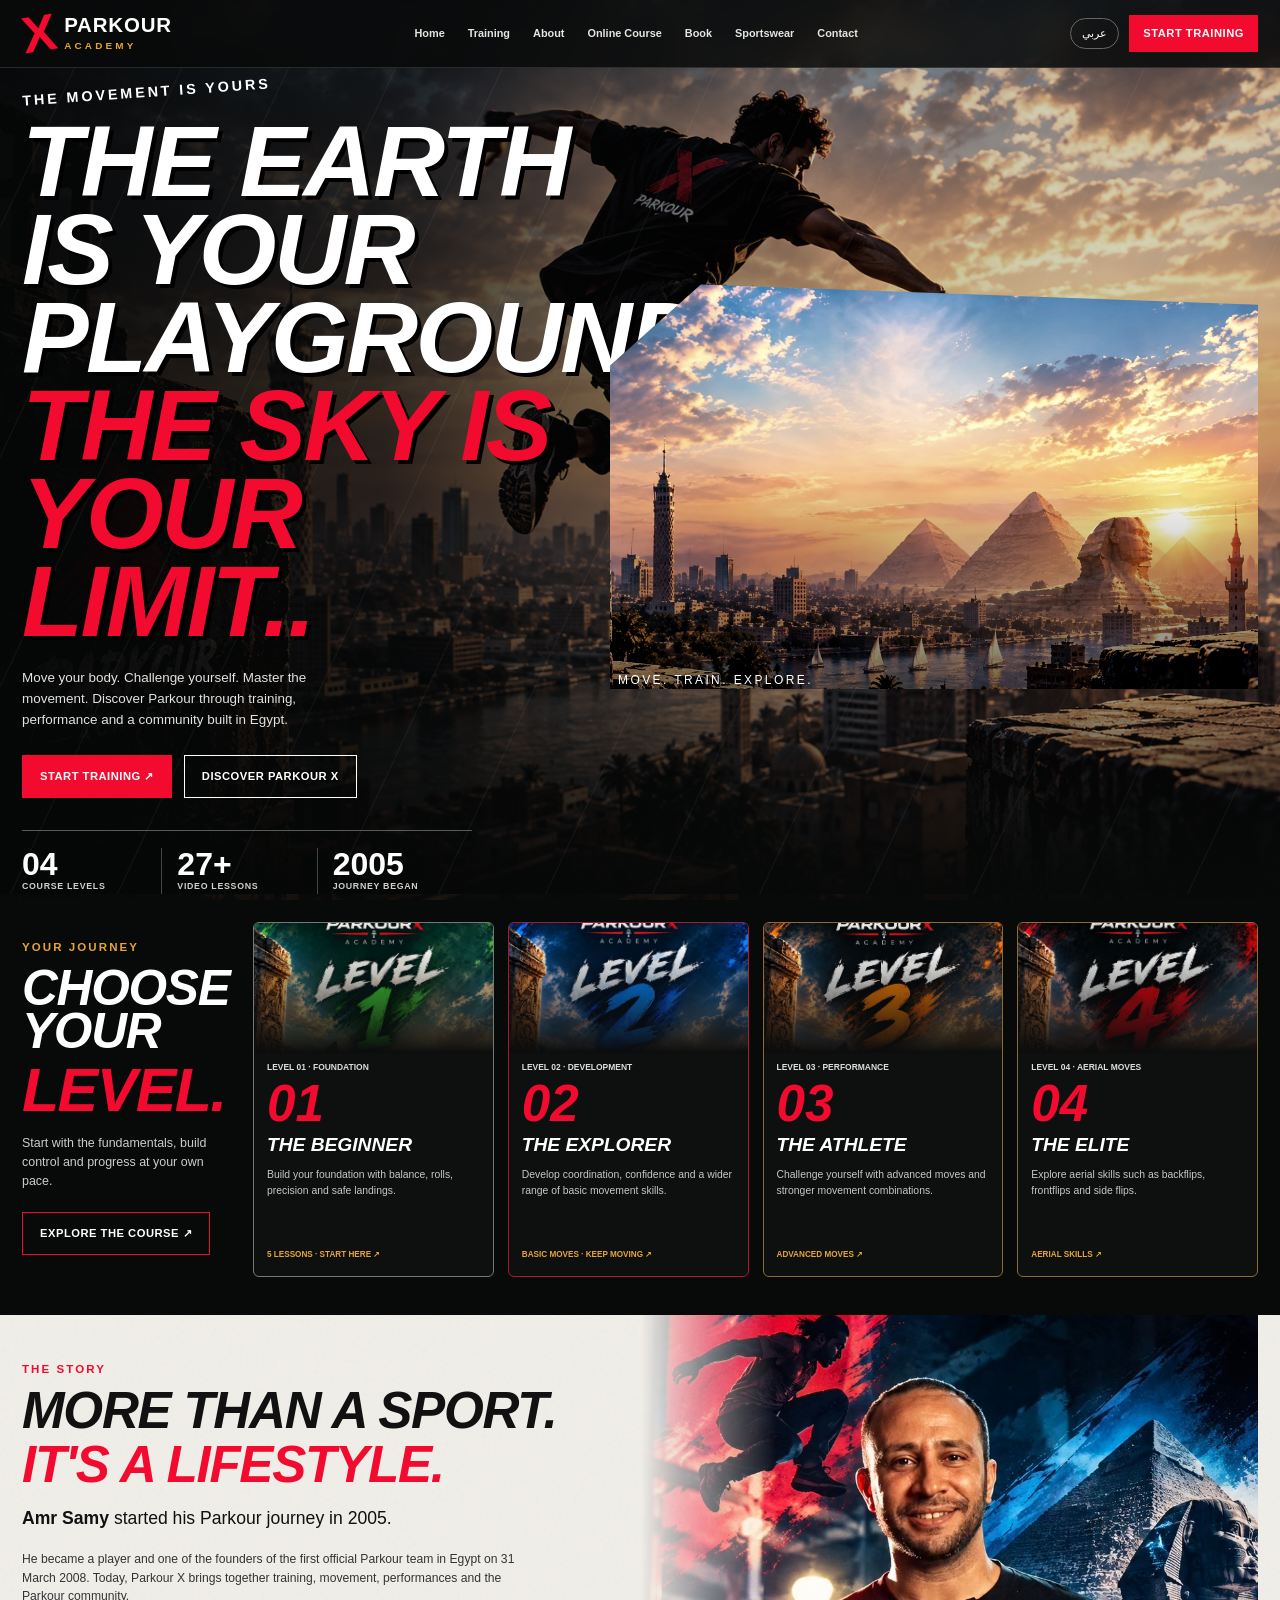
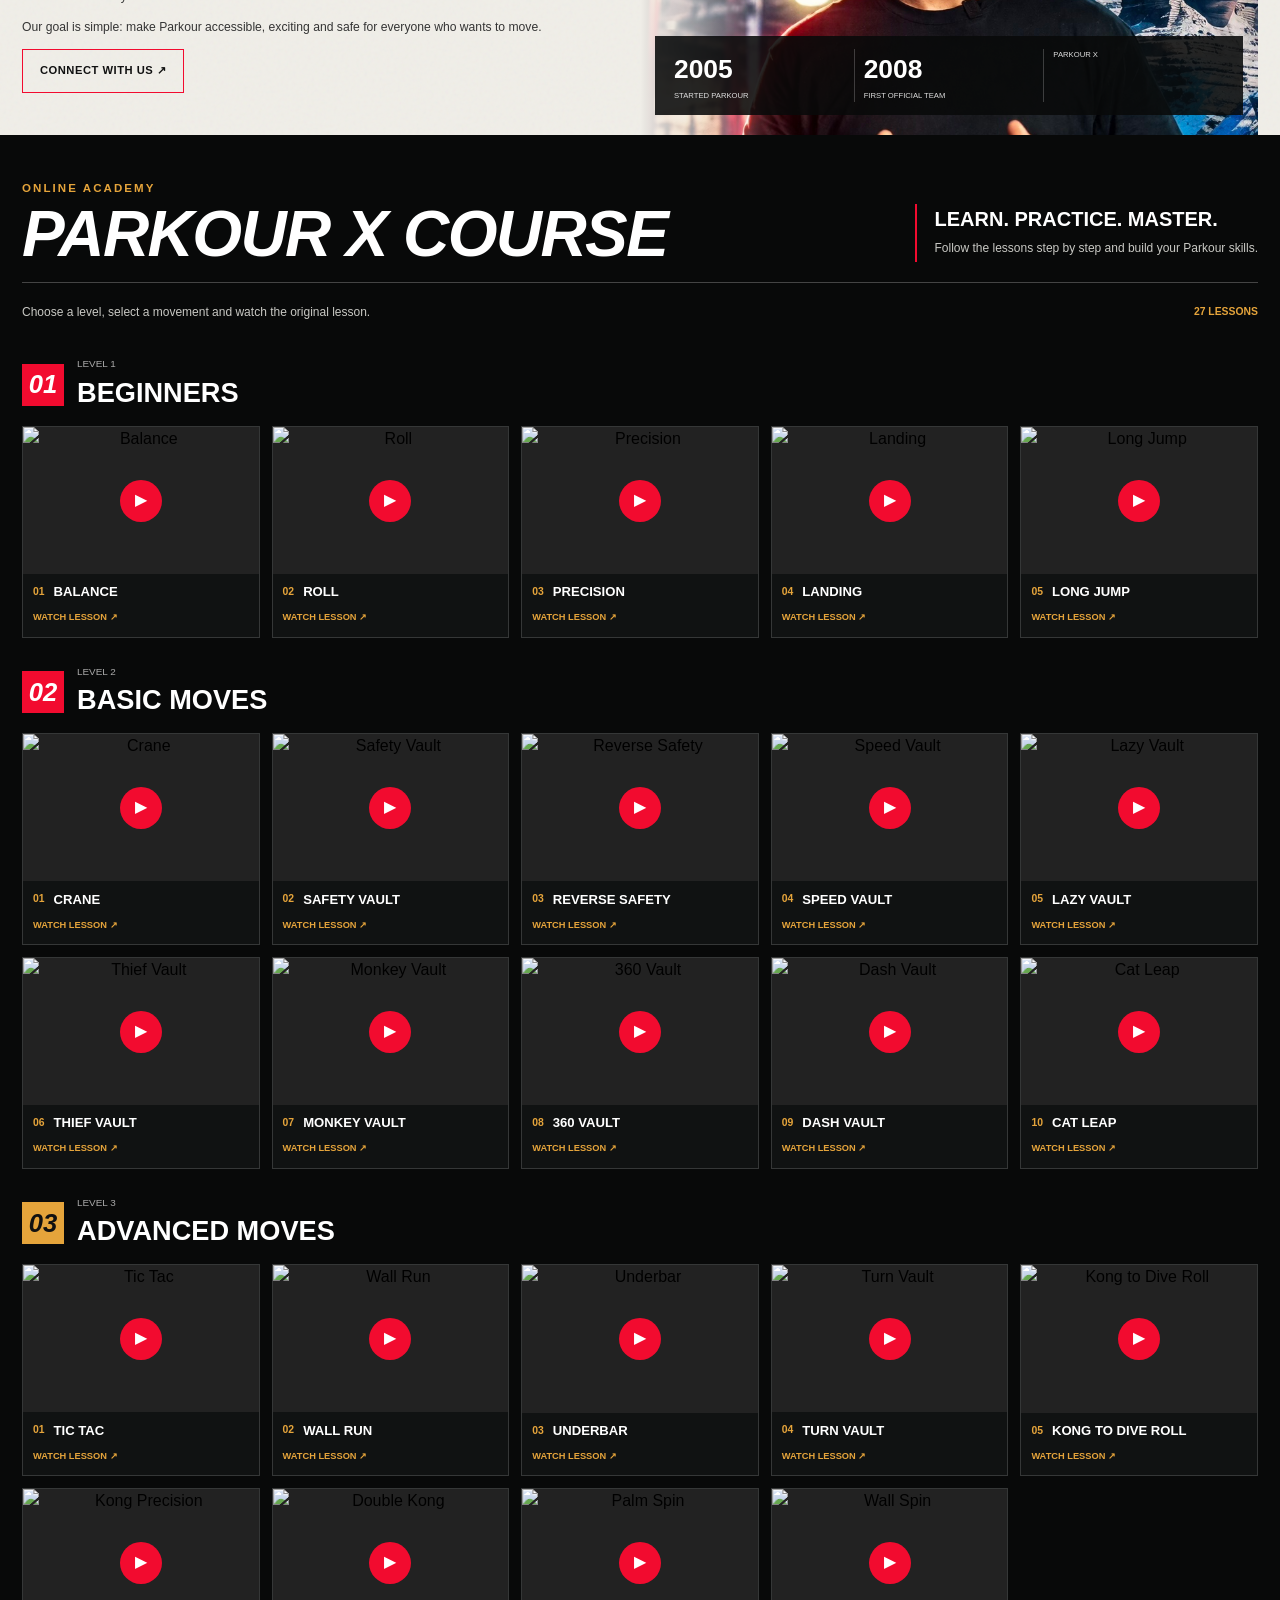
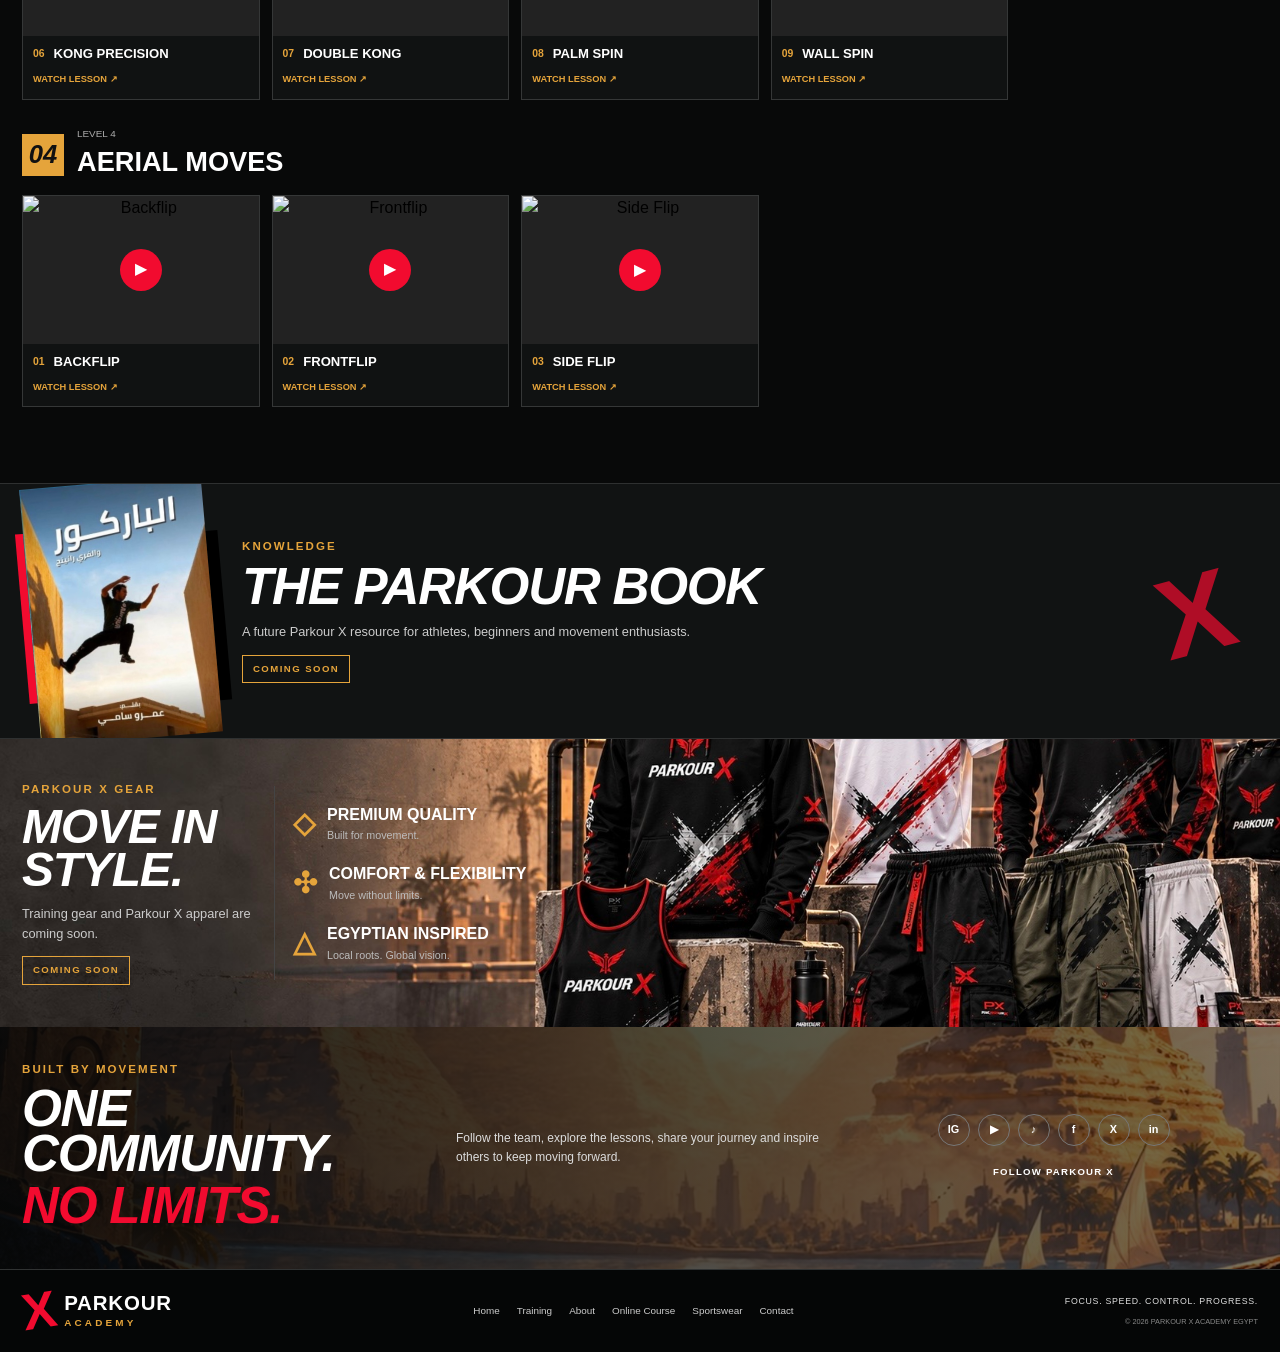
==== commit 5f67b282: "Update index.html" ====
--- a/index.html
+++ b/index.html
@@ -11,23 +11,22 @@
   <title>Parkour X Academy | Train Beyond Your Limits</title>
 
   <!-- Open Graph -->
-  <meta property="og:type" content="website">
-  <meta property="og:site_name" content="Parkour X Academy">
-  <meta property="og:title" content="Parkour X Academy">
-  <meta property="og:description" content="Learn parkour step by step with free courses and tutorials.">
-  <meta property="og:url" content="https://parkourxacademy.github.io/parkourxacademy/">
-  <meta property="og:image" content="https://parkourxacademy.github.io/parkourxacademy/images/Logo.PNG">
-  <meta property="og:image:secure_url" content="https://parkourxacademy.github.io/parkourxacademy/images/Logo.PNG">
-  <meta property="og:image:type" content="image/png">
-  <meta property="og:image:width" content="1254">
-  <meta property="og:image:height" content="1254">
-  <meta property="og:image:alt" content="Parkour X Academy">
-
-  <!-- Twitter -->
-  <meta name="twitter:card" content="summary_large_image">
-  <meta name="twitter:title" content="Parkour X Academy">
-  <meta name="twitter:description" content="Learn parkour step by step with free courses and tutorials.">
-  <meta name="twitter:image" content="https://parkourxacademy.github.io/parkourxacademy/images/Logo.PNG">
+
+<meta property="og:type" content="website">
+<meta property="og:site_name" content="Parkour X Academy">
+<meta property="og:title" content="Parkour X Academy">
+<meta property="og:description" content="Learn parkour step by step with free courses and tutorials.">
+<meta property="og:url" content="https://parkourxacademy.github.io/parkourxacademy/">
+
+<meta property="og:image" content="https://parkourxacademy.github.io/parkourxacademy/images/Logo.PNG">
+<meta property="og:image:secure_url" content="https://parkourxacademy.github.io/parkourxacademy/images/Logo.PNG">
+<meta property="og:image:type" content="image/png">
+<meta property="og:image:width" content="300">
+<meta property="og:image:height" content="300">
+<meta property="og:image:alt" content="Parkour X Academy">
+
+<meta name="twitter:card" content="summary">
+<meta name="twitter:image" content="https://parkourxacademy.github.io/parkourxacademy/images/Logo.PNG">
 
   <link rel="stylesheet" href="style.css">
 </head>
